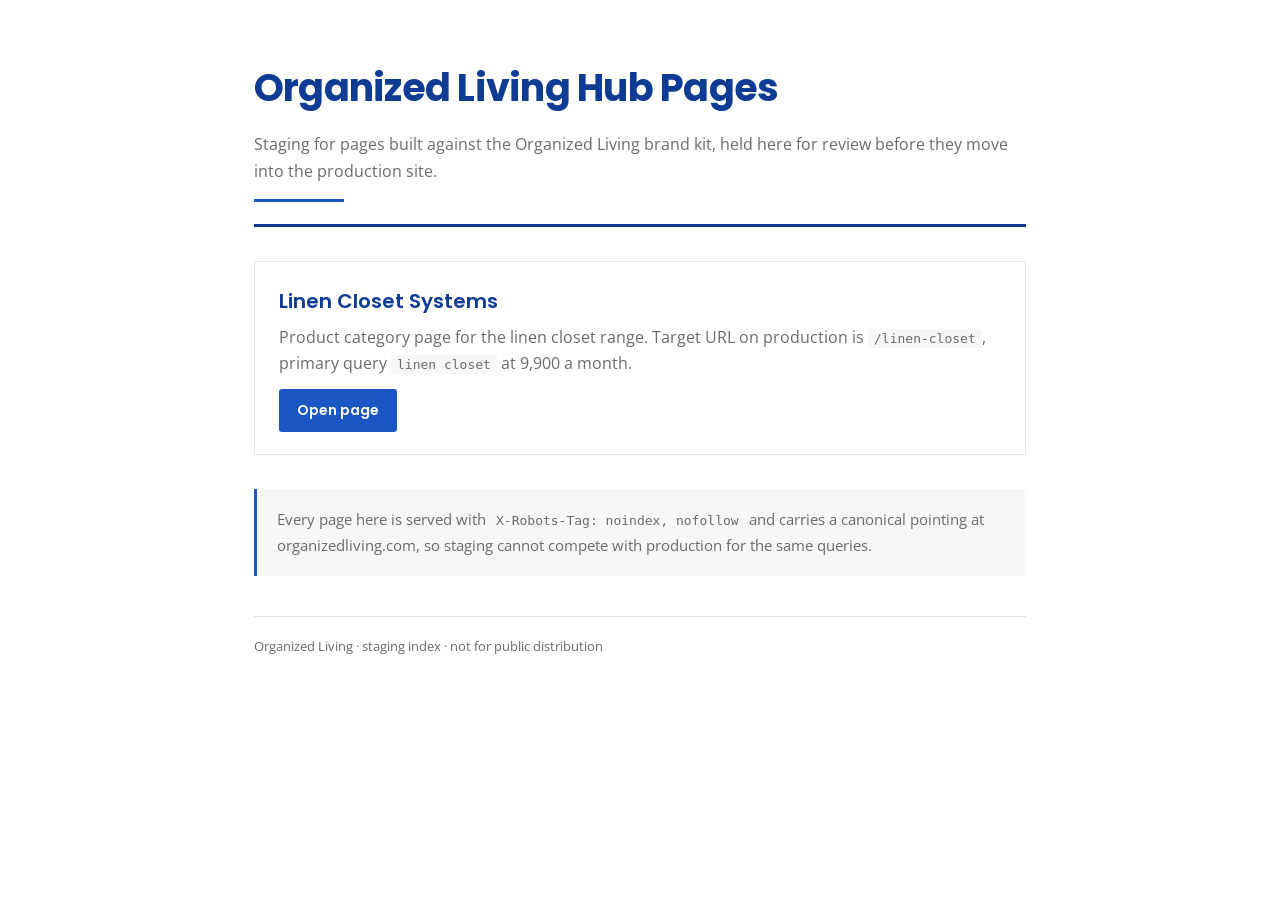
==== index.html @ 42b2af10 "Add linen closet systems page and Vercel static config Builds /linen-closet against the Organized Li" ====
<!DOCTYPE html>
<html lang="en">
<head>
<meta charset="utf-8" />
<meta name="viewport" content="width=device-width, initial-scale=1" />
<title>Organized Living Hub Pages</title>
<meta name="description" content="Staging index for Organized Living hub pages awaiting review." />
<meta name="robots" content="noindex, nofollow" />
<link rel="preconnect" href="https://fonts.googleapis.com" />
<link rel="preconnect" href="https://fonts.gstatic.com" crossorigin />
<link href="https://fonts.googleapis.com/css2?family=Poppins:wght@400;600;700&family=Open+Sans:wght@400;600&display=swap" rel="stylesheet" />
<style>
:root{--navy:#0E3B94;--blue:#1A56C4;--ink:#333;--muted:#6B6B6B;--line:#E5E5E5;--band:#F7F7F7;
--head:Poppins,system-ui,sans-serif;--body:'Open Sans',system-ui,sans-serif;--r:3px}
*{box-sizing:border-box}
body{margin:0;background:#fff;color:var(--ink);font-family:var(--body);font-size:17px;line-height:1.7}
a{color:var(--blue);text-decoration:none}
a:hover{color:var(--navy)}
.wrap{max-width:820px;margin:0 auto;padding-inline:24px;padding-block:0 72px}
header{border-bottom:3px solid var(--navy);padding-block:56px 22px;margin-bottom:34px}
h1{font-family:var(--head);font-weight:700;font-size:38px;letter-spacing:-.02em;margin:0 0 10px;color:var(--navy)}
.sub{margin:0;color:var(--muted);font-size:16px}
.rule{width:90px;height:3px;background:var(--blue);margin:14px 0 0}
ul.pages{list-style:none;margin:0;padding:0;display:flex;flex-direction:column;gap:2px}
ul.pages li{border:1px solid var(--line);padding:22px 24px;background:#fff}
ul.pages li+li{border-top:none}
ul.pages h2{font-family:var(--head);font-weight:600;font-size:20px;margin:0 0 6px;color:var(--navy)}
ul.pages p{margin:0 0 12px;font-size:15.5px;color:var(--muted)}
.slug{font-family:ui-monospace,Consolas,monospace;font-size:13px;color:var(--muted);background:var(--band);padding:2px 6px;border-radius:2px}
.go{display:inline-block;background:var(--blue);color:#fff;padding:10px 18px;border-radius:var(--r);font-family:var(--head);font-weight:600;font-size:14px}
.go:hover{background:var(--navy);color:#fff}
.note{margin-top:34px;padding:18px 20px;background:var(--band);border-left:3px solid var(--blue);font-size:15px;color:var(--muted)}
footer{margin-top:40px;padding-top:18px;border-top:1px solid var(--line);font-size:13px;color:var(--muted)}
</style>
</head>
<body>
<div class="wrap">
  <header>
    <h1>Organized Living Hub Pages</h1>
    <p class="sub">Staging for pages built against the Organized Living brand kit, held here for review before they move into the production site.</p>
    <div class="rule"></div>
  </header>

  <ul class="pages">
    <li>
      <h2>Linen Closet Systems</h2>
      <p>Product category page for the linen closet range. Target URL on production is <span class="slug">/linen-closet</span>, primary query <span class="slug">linen closet</span> at 9,900 a month.</p>
      <a class="go" href="/linen-closet">Open page</a>
    </li>
  </ul>

  <p class="note">Every page here is served with <span class="slug">X-Robots-Tag: noindex, nofollow</span> and carries a canonical pointing at organizedliving.com, so staging cannot compete with production for the same queries.</p>

  <footer>Organized Living &middot; staging index &middot; not for public distribution</footer>
</div>
</body>
</html>
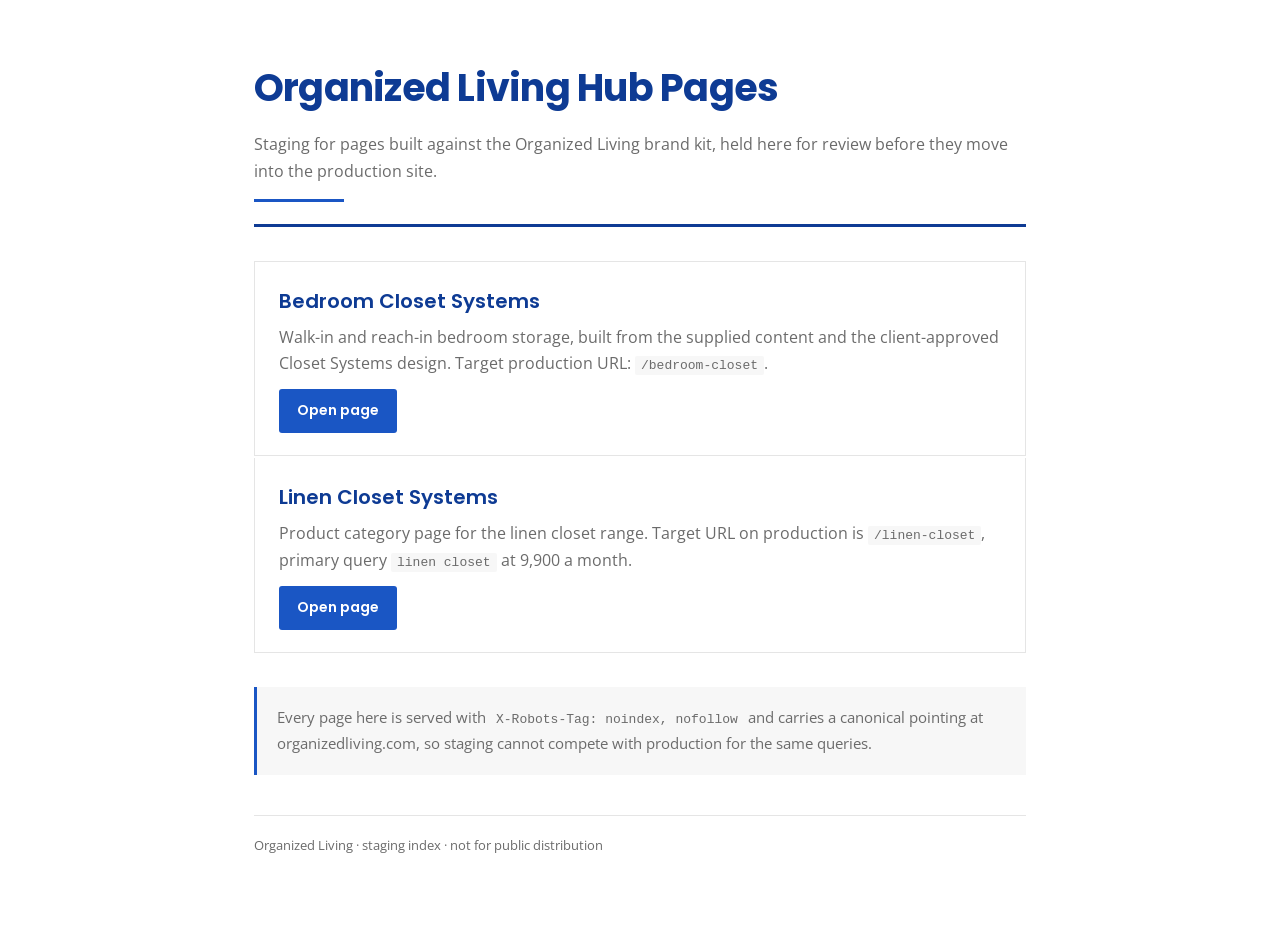
==== commit a5eefc66: "Build bedroom closet page using approved layout" ====
--- a/index.html
+++ b/index.html
@@ -43,6 +43,11 @@
 
   <ul class="pages">
     <li>
+      <h2>Bedroom Closet Systems</h2>
+      <p>Walk-in and reach-in bedroom storage, built from the supplied content and the client-approved Closet Systems design. Target production URL: <span class="slug">/bedroom-closet</span>.</p>
+      <a class="go" href="/bedroom-closet">Open page</a>
+    </li>
+    <li>
       <h2>Linen Closet Systems</h2>
       <p>Product category page for the linen closet range. Target URL on production is <span class="slug">/linen-closet</span>, primary query <span class="slug">linen closet</span> at 9,900 a month.</p>
       <a class="go" href="/linen-closet">Open page</a>
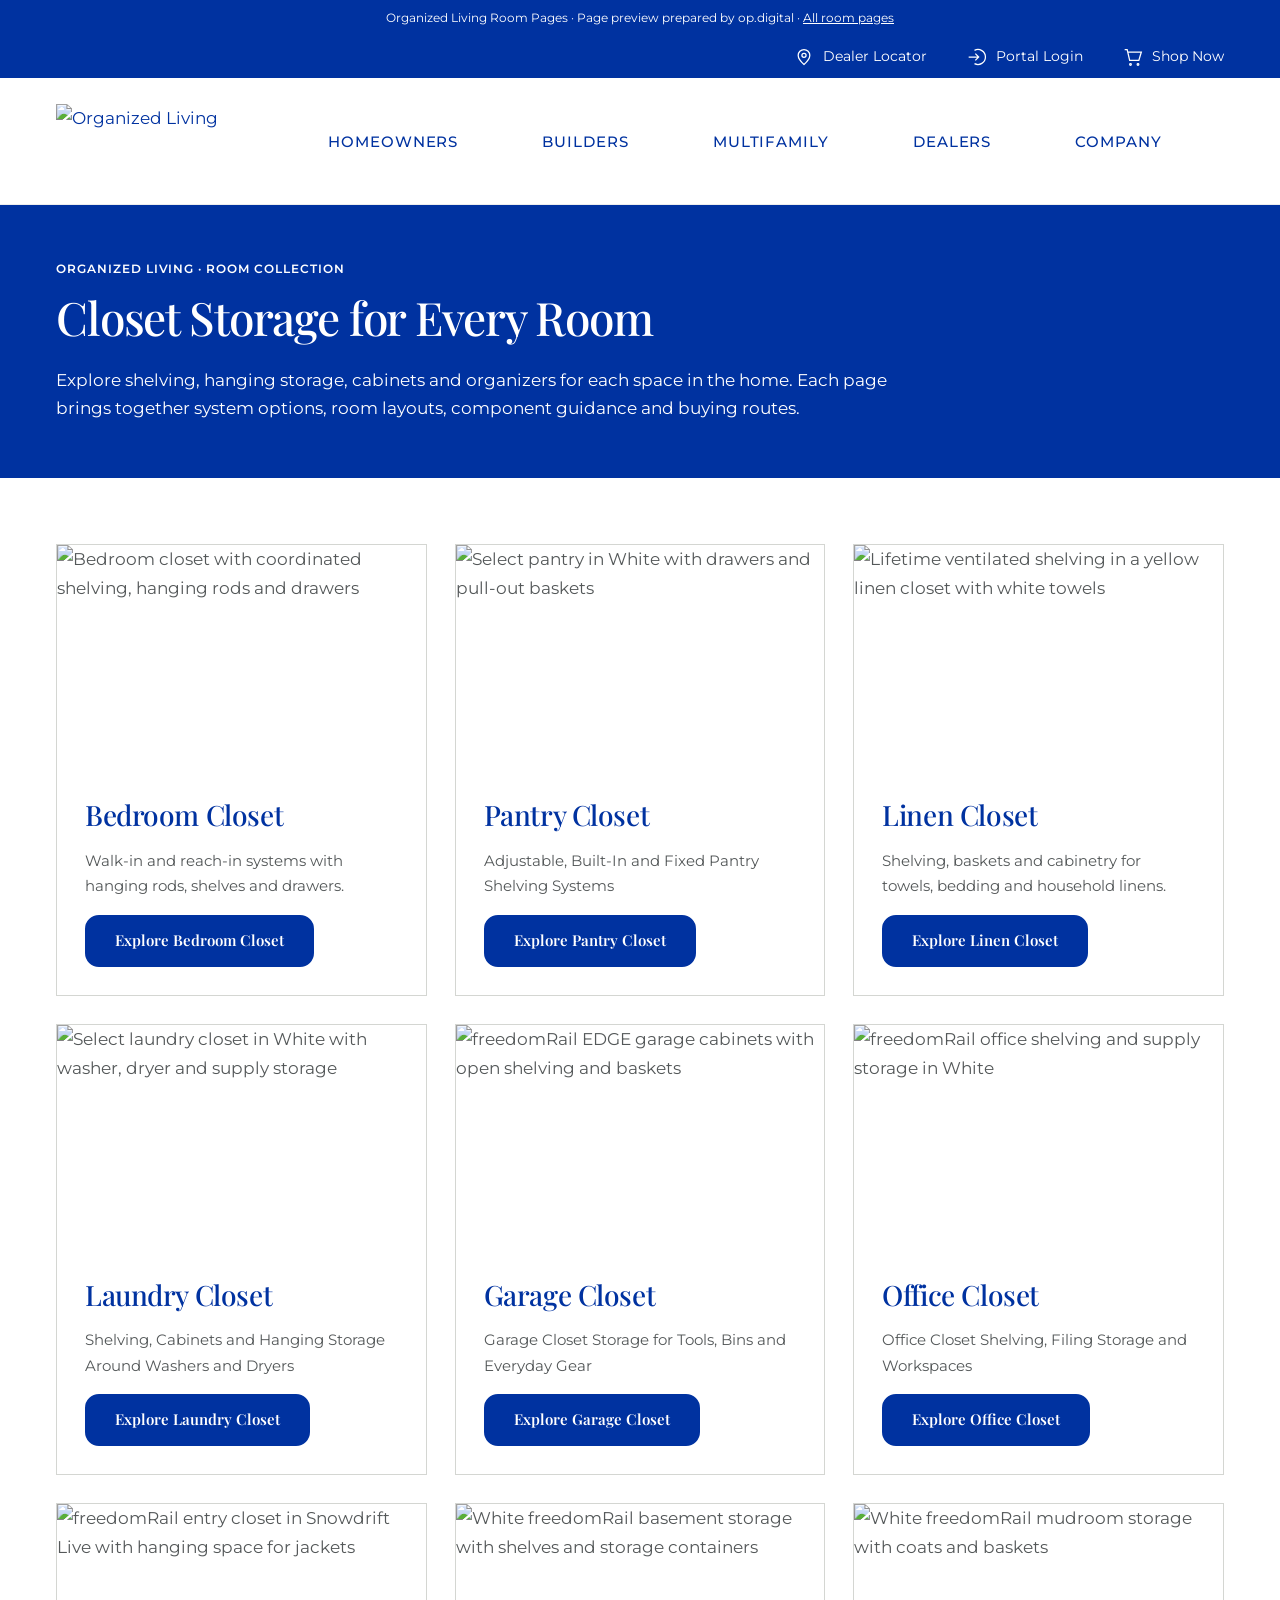
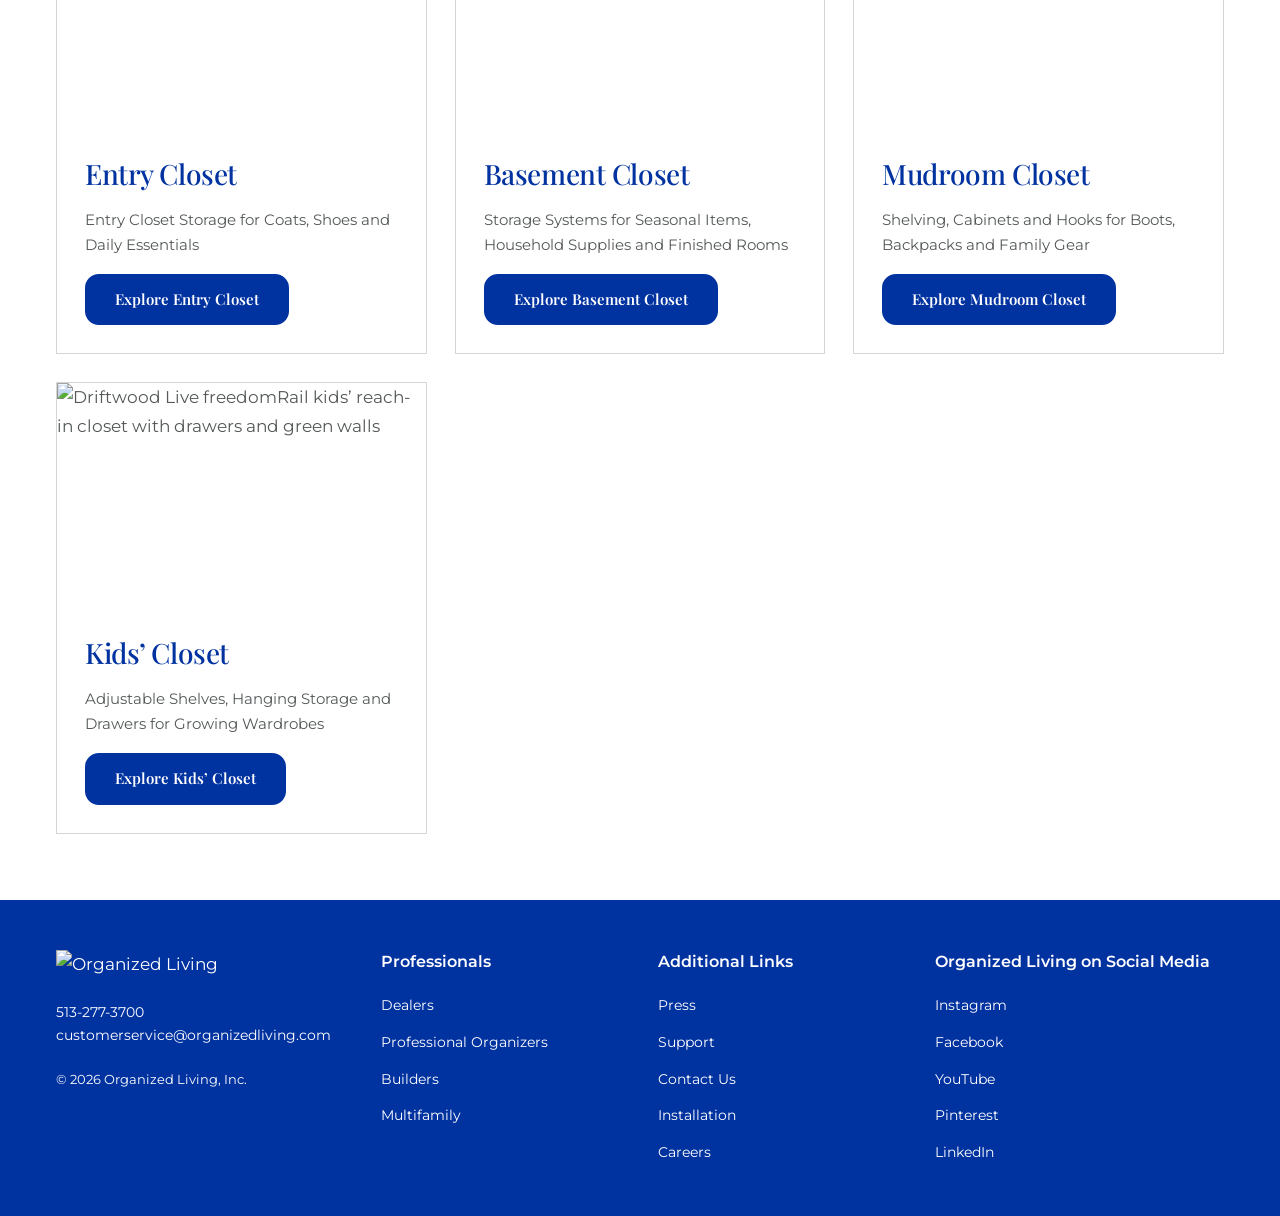
==== commit 6252bc6a: "Add eight room closet pages and review catalog" ====
--- a/index.html
+++ b/index.html
@@ -1,62 +1,22 @@
-<!DOCTYPE html>
-<html lang="en">
-<head>
-<meta charset="utf-8" />
-<meta name="viewport" content="width=device-width, initial-scale=1" />
-<title>Organized Living Hub Pages</title>
-<meta name="description" content="Staging index for Organized Living hub pages awaiting review." />
-<meta name="robots" content="noindex, nofollow" />
-<link rel="preconnect" href="https://fonts.googleapis.com" />
-<link rel="preconnect" href="https://fonts.gstatic.com" crossorigin />
-<link href="https://fonts.googleapis.com/css2?family=Poppins:wght@400;600;700&family=Open+Sans:wght@400;600&display=swap" rel="stylesheet" />
-<style>
-:root{--navy:#0E3B94;--blue:#1A56C4;--ink:#333;--muted:#6B6B6B;--line:#E5E5E5;--band:#F7F7F7;
---head:Poppins,system-ui,sans-serif;--body:'Open Sans',system-ui,sans-serif;--r:3px}
-*{box-sizing:border-box}
-body{margin:0;background:#fff;color:var(--ink);font-family:var(--body);font-size:17px;line-height:1.7}
-a{color:var(--blue);text-decoration:none}
-a:hover{color:var(--navy)}
-.wrap{max-width:820px;margin:0 auto;padding-inline:24px;padding-block:0 72px}
-header{border-bottom:3px solid var(--navy);padding-block:56px 22px;margin-bottom:34px}
-h1{font-family:var(--head);font-weight:700;font-size:38px;letter-spacing:-.02em;margin:0 0 10px;color:var(--navy)}
-.sub{margin:0;color:var(--muted);font-size:16px}
-.rule{width:90px;height:3px;background:var(--blue);margin:14px 0 0}
-ul.pages{list-style:none;margin:0;padding:0;display:flex;flex-direction:column;gap:2px}
-ul.pages li{border:1px solid var(--line);padding:22px 24px;background:#fff}
-ul.pages li+li{border-top:none}
-ul.pages h2{font-family:var(--head);font-weight:600;font-size:20px;margin:0 0 6px;color:var(--navy)}
-ul.pages p{margin:0 0 12px;font-size:15.5px;color:var(--muted)}
-.slug{font-family:ui-monospace,Consolas,monospace;font-size:13px;color:var(--muted);background:var(--band);padding:2px 6px;border-radius:2px}
-.go{display:inline-block;background:var(--blue);color:#fff;padding:10px 18px;border-radius:var(--r);font-family:var(--head);font-weight:600;font-size:14px}
-.go:hover{background:var(--navy);color:#fff}
-.note{margin-top:34px;padding:18px 20px;background:var(--band);border-left:3px solid var(--blue);font-size:15px;color:var(--muted)}
-footer{margin-top:40px;padding-top:18px;border-top:1px solid var(--line);font-size:13px;color:var(--muted)}
-</style>
-</head>
-<body>
-<div class="wrap">
-  <header>
-    <h1>Organized Living Hub Pages</h1>
-    <p class="sub">Staging for pages built against the Organized Living brand kit, held here for review before they move into the production site.</p>
-    <div class="rule"></div>
-  </header>
-
-  <ul class="pages">
-    <li>
-      <h2>Bedroom Closet Systems</h2>
-      <p>Walk-in and reach-in bedroom storage, built from the supplied content and the client-approved Closet Systems design. Target production URL: <span class="slug">/bedroom-closet</span>.</p>
-      <a class="go" href="/bedroom-closet">Open page</a>
-    </li>
-    <li>
-      <h2>Linen Closet Systems</h2>
-      <p>Product category page for the linen closet range. Target URL on production is <span class="slug">/linen-closet</span>, primary query <span class="slug">linen closet</span> at 9,900 a month.</p>
-      <a class="go" href="/linen-closet">Open page</a>
-    </li>
-  </ul>
-
-  <p class="note">Every page here is served with <span class="slug">X-Robots-Tag: noindex, nofollow</span> and carries a canonical pointing at organizedliving.com, so staging cannot compete with production for the same queries.</p>
-
-  <footer>Organized Living &middot; staging index &middot; not for public distribution</footer>
-</div>
-</body>
-</html>
+<!doctype html><html lang="en"><head><meta charset="utf-8"><meta name="viewport" content="width=device-width,initial-scale=1"><title>Closet Storage by Room | Organized Living</title><meta name="description" content="Explore Organized Living closet systems for bedrooms, pantries, laundry rooms, garages, offices, entries, basements, mudrooms and kids’ rooms."><meta name="robots" content="noindex, nofollow, noarchive"><link rel="canonical" href="https://organizedliving.com/"><link rel="icon" type="image/svg+xml" href="https://organizedliving.com/images/default-source/default-album/ol-logo-color19a1f3ca837a68319a33ff0000078d61-3-.svg?sfvrsn=3955c80b_3"><link rel="preconnect" href="https://fonts.googleapis.com"><link rel="preconnect" href="https://fonts.gstatic.com" crossorigin><link href="https://fonts.googleapis.com/css2?family=Playfair+Display:wght@400;500;600;700&amp;family=Montserrat:wght@400;500;600;700&amp;display=swap" rel="stylesheet"><link rel="stylesheet" href="/closet-pages.css"><script src="/bedroom-closet.js" defer></script></head><body class="catalog-page"><a class="skip-link" href="#main-content">Skip to content</a><div class="review-bar">Organized Living Room Pages · Page preview prepared by op.digital · <a class="" href="/">All room pages</a></div><div class="utility"><div class="inner">
+<a href="https://organizedliving.com/dealer-locator"><svg aria-hidden="true" viewbox="0 0 24 24"><path d="M19 10c0 5-7 11-7 11S5 15 5 10a7 7 0 1 1 14 0Z"></path><circle cx="12" cy="10" r="2.5"></circle></svg>Dealer Locator</a>
+<a href="https://ol.bid360app.com/"><svg aria-hidden="true" viewbox="0 0 24 24"><path d="M9 4a9 9 0 1 1 0 16M2 12h12m-4-4 4 4-4 4"></path></svg>Portal Login</a>
+<a href="https://shop.organizedliving.com/"><svg aria-hidden="true" viewbox="0 0 24 24"><path d="M2 3h3l3 13h11l3-10H6"></path><circle cx="9" cy="21" r="1"></circle><circle cx="18" cy="21" r="1"></circle></svg>Shop Now</a>
+</div></div><header class="site-header"><div class="header-inner"><a class="logo" href="https://organizedliving.com/home"><img alt="Organized Living" class="" decoding="async" fetchpriority="high" loading="eager" src="https://organizedliving.com/images/default-source/default-album/ol-logo-color19a1f3ca837a68319a33ff0000078d61-3-.svg?sfvrsn=3955c80b_3"/></a>
+<button aria-controls="site-navigation" aria-expanded="false" class="menu-toggle" type="button">Menu</button>
+<nav aria-label="Main navigation" class="site-nav" id="site-navigation">
+<a class="" href="https://organizedliving.com/homeowners">Homeowners</a>
+<a class="" href="https://organizedliving.com/builders">Builders</a>
+<a class="" href="https://organizedliving.com/multifamily">Multifamily</a>
+<a class="" href="https://organizedliving.com/dealers">Dealers</a>
+<a class="" href="https://organizedliving.com/company">Company</a>
+</nav></div></header><main id="main-content"><section class="catalog-hero"><div class="wrap"><div class="eyebrow">Organized Living · Room collection</div><h1>Closet Storage for Every Room</h1><p>Explore shelving, hanging storage, cabinets and organizers for each space in the home. Each page brings together system options, room layouts, component guidance and buying routes.</p></div></section><section><div class="wrap"><div class="catalog-grid"><article class="catalog-card"><img src="https://organizedliving.com/images/default-source/homeowners/rooms/bedroom-header.jpg?sfvrsn=2664da50_0" alt="Bedroom closet with coordinated shelving, hanging rods and drawers" class="" loading="lazy" decoding="async"><div class="card-body"><h2>Bedroom Closet</h2><p>Walk-in and reach-in systems with hanging rods, shelves and drawers.</p><a class="btn" href="/bedroom-closet">Explore Bedroom Closet</a></div></article><article class="catalog-card"><img src="https://organizedliving.com/images/default-source/products/select/select-gallery/select-white-pantry-16-.jpg?sfvrsn=350bdc95_8" alt="Select pantry in White with drawers and pull-out baskets" class="" loading="lazy" decoding="async"><div class="card-body"><h2>Pantry Closet</h2><p>Adjustable, Built-In and Fixed Pantry Shelving Systems</p><a class="btn" href="/pantry-closet">Explore Pantry Closet</a></div></article><article class="catalog-card"><img src="https://organizedliving.com/images/default-source/products/wire/lifetime-gallery/linenprop.jpg?sfvrsn=e59f81b7_9" alt="Lifetime ventilated shelving in a yellow linen closet with white towels" class="" loading="lazy" decoding="async"><div class="card-body"><h2>Linen Closet</h2><p>Shelving, baskets and cabinetry for towels, bedding and household linens.</p><a class="btn" href="/linen-closet">Explore Linen Closet</a></div></article><article class="catalog-card"><img src="https://organizedliving.com/images/default-source/homeowners/rooms/laundry/laundry-gallery/dsc_3959.jpg?sfvrsn=12120295_2" alt="Select laundry closet in White with washer, dryer and supply storage" class="" loading="lazy" decoding="async"><div class="card-body"><h2>Laundry Closet</h2><p>Shelving, Cabinets and Hanging Storage Around Washers and Dryers</p><a class="btn" href="/laundry-closet">Explore Laundry Closet</a></div></article><article class="catalog-card"><img src="https://organizedliving.com/images/default-source/products/freedomrail/freedomrail-edge/fr---edge---final-review-versions-06.jpg?sfvrsn=bd73d489_1&amp;MaxWidth=1920&amp;MaxHeight=1080&amp;ScaleUp=false&amp;Quality=High&amp;Method=ResizeFitToAreaArguments&amp;Signature=BB860E5033A29ED67F5CC3450F372BC52A050722" alt="freedomRail EDGE garage cabinets with open shelving and baskets" class="" loading="lazy" decoding="async"><div class="card-body"><h2>Garage Closet</h2><p>Garage Closet Storage for Tools, Bins and Everyday Gear</p><a class="btn" href="/garage-closet">Explore Garage Closet</a></div></article><article class="catalog-card"><img src="https://organizedliving.com/images/default-source/products/freedomrail/freedomrail-gallery/freedomrail-image-gallery17.jpg?sfvrsn=a62c0bb0_5" alt="freedomRail office shelving and supply storage in White" class="" loading="lazy" decoding="async"><div class="card-body"><h2>Office Closet</h2><p>Office Closet Shelving, Filing Storage and Workspaces</p><a class="btn" href="/office-closet">Explore Office Closet</a></div></article><article class="catalog-card"><img src="https://organizedliving.com/images/default-source/homeowners/rooms/entry/entry-gallery/_dsc1172.jpg?sfvrsn=81b30832_3" alt="freedomRail entry closet in Snowdrift Live with hanging space for jackets" class="" loading="lazy" decoding="async"><div class="card-body"><h2>Entry Closet</h2><p>Entry Closet Storage for Coats, Shoes and Daily Essentials</p><a class="btn" href="/entry-closet">Explore Entry Closet</a></div></article><article class="catalog-card"><img src="https://organizedliving.com/images/default-source/products/freedomrail/freedomrail-gallery/freedomrail-image-gallery4.jpg?sfvrsn=e35321ac_5" alt="White freedomRail basement storage with shelves and storage containers" class="" loading="lazy" decoding="async"><div class="card-body"><h2>Basement Closet</h2><p>Storage Systems for Seasonal Items, Household Supplies and Finished Rooms</p><a class="btn" href="/basement-closet">Explore Basement Closet</a></div></article><article class="catalog-card"><img src="https://organizedliving.com/images/default-source/homeowners/rooms/entry/entry-gallery/freedomrail-white-mudroom.jpg?sfvrsn=773ad2e5_3" alt="White freedomRail mudroom storage with coats and baskets" class="" loading="lazy" decoding="async"><div class="card-body"><h2>Mudroom Closet</h2><p>Shelving, Cabinets and Hooks for Boots, Backpacks and Family Gear</p><a class="btn" href="/mudroom-closet">Explore Mudroom Closet</a></div></article><article class="catalog-card"><img src="https://organizedliving.com/images/default-source/homeowners/rooms/kids/kids-gallery/_dsc5612.jpg?sfvrsn=1ea9c62c_2" alt="Driftwood Live freedomRail kids’ reach-in closet with drawers and green walls" class="" loading="lazy" decoding="async"><div class="card-body"><h2>Kids’ Closet</h2><p>Adjustable Shelves, Hanging Storage and Drawers for Growing Wardrobes</p><a class="btn" href="/kids-closet">Explore Kids’ Closet</a></div></article></div></div></section></main><footer class="site-footer"><div class="footer-grid"><div><img alt="Organized Living" class="footer-logo" decoding="async" loading="lazy" src="https://organizedliving.com/images/default-source/default-album/ol-logo-stacked_white9775a561-d239-4ce1-a119-38510a28db54.svg?sfvrsn=f1f6a31b_3"/><p><a class="" href="tel:+15132773700">513-277-3700</a><br/><a class="" href="mailto:customerservice@organizedliving.com">customerservice@organizedliving.com</a></p><p class="copyright">© 2026 Organized Living, Inc.</p></div>
+<div><h2>Professionals</h2><ul><li><a class="" href="https://organizedliving.com/dealers">Dealers</a></li><li><a class="" href="https://organizedliving.com/professional-organizers">Professional Organizers</a></li><li><a class="" href="https://organizedliving.com/builders">Builders</a></li><li><a class="" href="https://organizedliving.com/multifamily">Multifamily</a></li></ul></div>
+<div><h2>Additional Links</h2><ul><li><a class="" href="https://organizedliving.com/press">Press</a></li><li><a class="" href="https://organizedliving.com/support">Support</a></li><li><a class="" href="https://organizedliving.com/contact-us">Contact Us</a></li><li><a class="" href="https://organizedliving.com/installation">Installation</a></li><li><a class="" href="https://organizedliving.com/company/careers">Careers</a></li></ul></div>
+<div><h2>Organized Living on Social Media</h2><ul>
+<li><a class="" href="https://instagram.com/_organized_living">Instagram</a></li>
+<li><a class="" href="https://facebook.com/organizedliving">Facebook</a></li>
+<li><a class="" href="https://youtube.com/user/organizedliving">YouTube</a></li>
+<li><a class="" href="https://pinterest.com/organizedliving">Pinterest</a></li>
+<li><a class="" href="https://linkedin.com/company/organized-living/">LinkedIn</a></li>
+</ul></div></div></footer></body></html>
--- a/closet-pages.css
+++ b/closet-pages.css
@@ -0,0 +1,7 @@
+/* Room pages extend the approved Bedroom Closet design contract. */
+@import url('/bedroom-closet.css');
+.multi-family-tabs{display:grid;grid-template-columns:repeat(auto-fit,minmax(200px,1fr))}
+.room-page .system-copy{gap:18px}.room-page .system-copy h4{font-size:34px}.room-page .system-copy .content-flow{font-size:16px}.room-page .system-photo{min-height:520px}.room-page .system-copy ul{margin:0;padding-left:21px}.room-page .system-rail .rail-note p{font-size:13px;line-height:1.75}.room-page .system-rail .rail-note:empty{display:none}.room-page .section-head p+p{margin-top:0}.room-page .hero .intro p+p{margin-top:15px}.room-page .hero .intro p{font-size:16px}.room-page .hero .intro a{color:var(--white);text-decoration:underline;text-underline-offset:3px}.room-page .hero .intro{max-width:78ch}.room-page .subtitle{max-width:54ch}.content-flow p{margin:0 0 16px}.content-flow p:last-child{margin-bottom:0}.content-flow ul,.content-flow ol{margin-block:10px 22px}.content-flow a:not(.btn){text-decoration:underline;text-underline-offset:3px}.content-flow table{margin-block:20px}.content-flow h4{margin:22px 0 14px}.room-page .feature h4{font-size:21px;margin-top:21px}.room-page .feature .content-flow{font-size:15px}.room-page .feature p{line-height:1.8}.room-page .feature-grid{grid-template-columns:repeat(auto-fit,minmax(245px,1fr))}.room-page .feature-grid:has(>article:only-child){grid-template-columns:1fr}.room-page .feature-grid:has(>article:only-child) .content-flow{max-width:88ch}.room-page .layout-panel .content-flow{font-size:16px}.room-page .layout-panel h3{margin-bottom:17px}.room-page .layout-figure .closet-diagram span{overflow-wrap:anywhere}.room-page .layout-panel .table-scroll{grid-column:1/-1}.room-page .spec{min-width:520px}.planning-copy{max-width:90ch;margin:0 auto 24px}.room-page .table-scroll{margin-block:24px;border:1px solid var(--border);max-width:100%}.room-page .table-scroll table{margin:0}.room-page .resource-panel>h3{font-size:29px}.room-page .faq-group summary h4{font:600 17px/1.5 var(--body);margin:0}.room-page .faq-group .answer p{font-size:16px}.room-page .resource-panel .faq-group{border:0;padding:0}.room-page .shop-card li{font-size:15px}.room-page .shop-card h3{font-size:22px;line-height:1.4}.room-page .shop-card h3 a{color:var(--brand)}.room-page .doc-card h3{font-size:18px}.room-page .doc-card .kind{font-size:12px;letter-spacing:.08em;text-transform:uppercase}.room-page .doc-card .content-flow{font-size:14px;color:var(--ink)}.documents-intro{max-width:90ch;margin:0 auto 28px}.room-page .section-addendum{margin-top:30px}.room-page .split-copy>.content-flow{font-size:16px}.room-page .split-copy .content-flow ul{padding-left:20px}.room-page .buy-extra{margin-top:28px;padding:28px;border:1px solid var(--border)}.room-page .buy-extra h3{margin-bottom:18px}.room-page .benefits>article:only-child{grid-column:1/-1;max-width:88ch}.room-page .process-copy{max-width:100ch;margin:auto}.room-page .process-copy .content-flow{font-size:16px}.room-page .room-intro-grid .photo-card .card-body{padding:28px}.room-page .room-intro-grid h3{font-size:27px}.room-page .finish-single{display:grid;grid-template-columns:1.25fr 1fr;align-items:center;gap:36px}.room-page .finish-single img{width:100%;height:280px;object-fit:cover}.room-page .finish-single p{font-size:16px}.related-rooms{display:grid;grid-template-columns:repeat(3,minmax(0,1fr));gap:22px}.related-room{border:1px solid var(--border);display:flex;flex-direction:column;background:var(--white)}.related-room img{height:190px;width:100%;object-fit:cover}.related-room .related-copy{padding:24px;display:flex;flex-direction:column;gap:15px}.related-room h3{font-size:25px}.related-room .text-link{font-size:14px}.catalog-hero{padding:55px var(--pad);background:var(--brand);color:var(--white)}.catalog-hero h1{color:var(--white);font-size:46px;margin:12px 0 20px}.catalog-hero p{max-width:78ch}.catalog-grid{display:grid;grid-template-columns:repeat(3,minmax(0,1fr));gap:28px}.catalog-card{border:1px solid var(--border);display:flex;flex-direction:column;background:var(--white)}.catalog-card>img{width:100%;height:225px;object-fit:cover}.catalog-card .card-body{padding:28px;display:flex;flex-direction:column;gap:16px;flex:1}.catalog-card h2{font-size:28px}.catalog-card p{font-size:15px}.catalog-card .btn{margin-top:auto;align-self:flex-start}.catalog-page .wrap{max-width:1240px}.catalog-note{margin:0 auto 30px;font-size:14px;color:var(--ink)}.room-page .body-links{display:flex;justify-content:center;gap:24px;flex-wrap:wrap;margin-top:25px}.room-page .body-links a{font-size:14px}.room-page .article-card{border:1px solid var(--border);padding:25px}.room-page .article-card h4{font-size:22px;margin-bottom:15px}.room-page .article-card .text-link{font-size:14px}.room-page .article-card p{font-size:15px}.room-page .card-body .content-flow{font-size:16px}.room-page .card-body .content-flow p:last-child{margin-bottom:0}
+@media(max-width:1120px){.catalog-grid{grid-template-columns:repeat(2,minmax(0,1fr))}.related-rooms{grid-template-columns:repeat(3,minmax(0,1fr))}.related-room img{height:155px}.related-room .related-copy{padding:20px}.related-room h3{font-size:22px}.room-page .system-copy h4{font-size:31px}}
+@media(max-width:900px){.multi-family-tabs{grid-template-columns:repeat(auto-fit,minmax(190px,1fr))}.room-page .system-photo{height:270px;min-height:0}.room-page .finish-single{grid-template-columns:1fr}.room-page .finish-single img{height:260px}.room-page .hero .intro{max-width:78ch}}
+@media(max-width:640px){.multi-family-tabs{display:flex;flex-direction:column}.room-page .system-photo{height:235px}.room-page .system-copy h4{font-size:30px}.room-page .hero .intro p{font-size:15px}.room-page .hero .intro p+p{margin-top:12px}.room-page .hero h1{font-size:40px}.room-page .category-tab strong{font-size:13px;line-height:1.5;max-width:72%}.room-page .category-tab span{max-width:28%;font-size:10px}.room-page .feature-grid{grid-template-columns:1fr}.room-page .resource-panel>h3{font-size:25px}.room-page .faq-group summary h4{font-size:14px}.room-page .faq-group .answer p{font-size:14px}.room-page .layout-panel{gap:25px}.room-page .layout-figure .closet-diagram span{font-size:11px}.room-page .buy-extra{padding:24px}.room-page .buy-extra h3{font-size:25px}.related-rooms,.catalog-grid{grid-template-columns:1fr}.related-room{display:grid;grid-template-columns:110px minmax(0,1fr)}.related-room img{height:100%;min-height:145px}.related-room .related-copy{padding:20px}.related-room h3{font-size:22px}.catalog-hero h1{font-size:36px}.catalog-hero{padding-block:36px}.catalog-card>img{height:240px}.catalog-card .card-body{padding:25px}.catalog-card h2{font-size:27px}.room-page .table-scroll{margin-block:20px}.room-page .body-links{gap:16px}.room-page .body-links a{font-size:13px}}
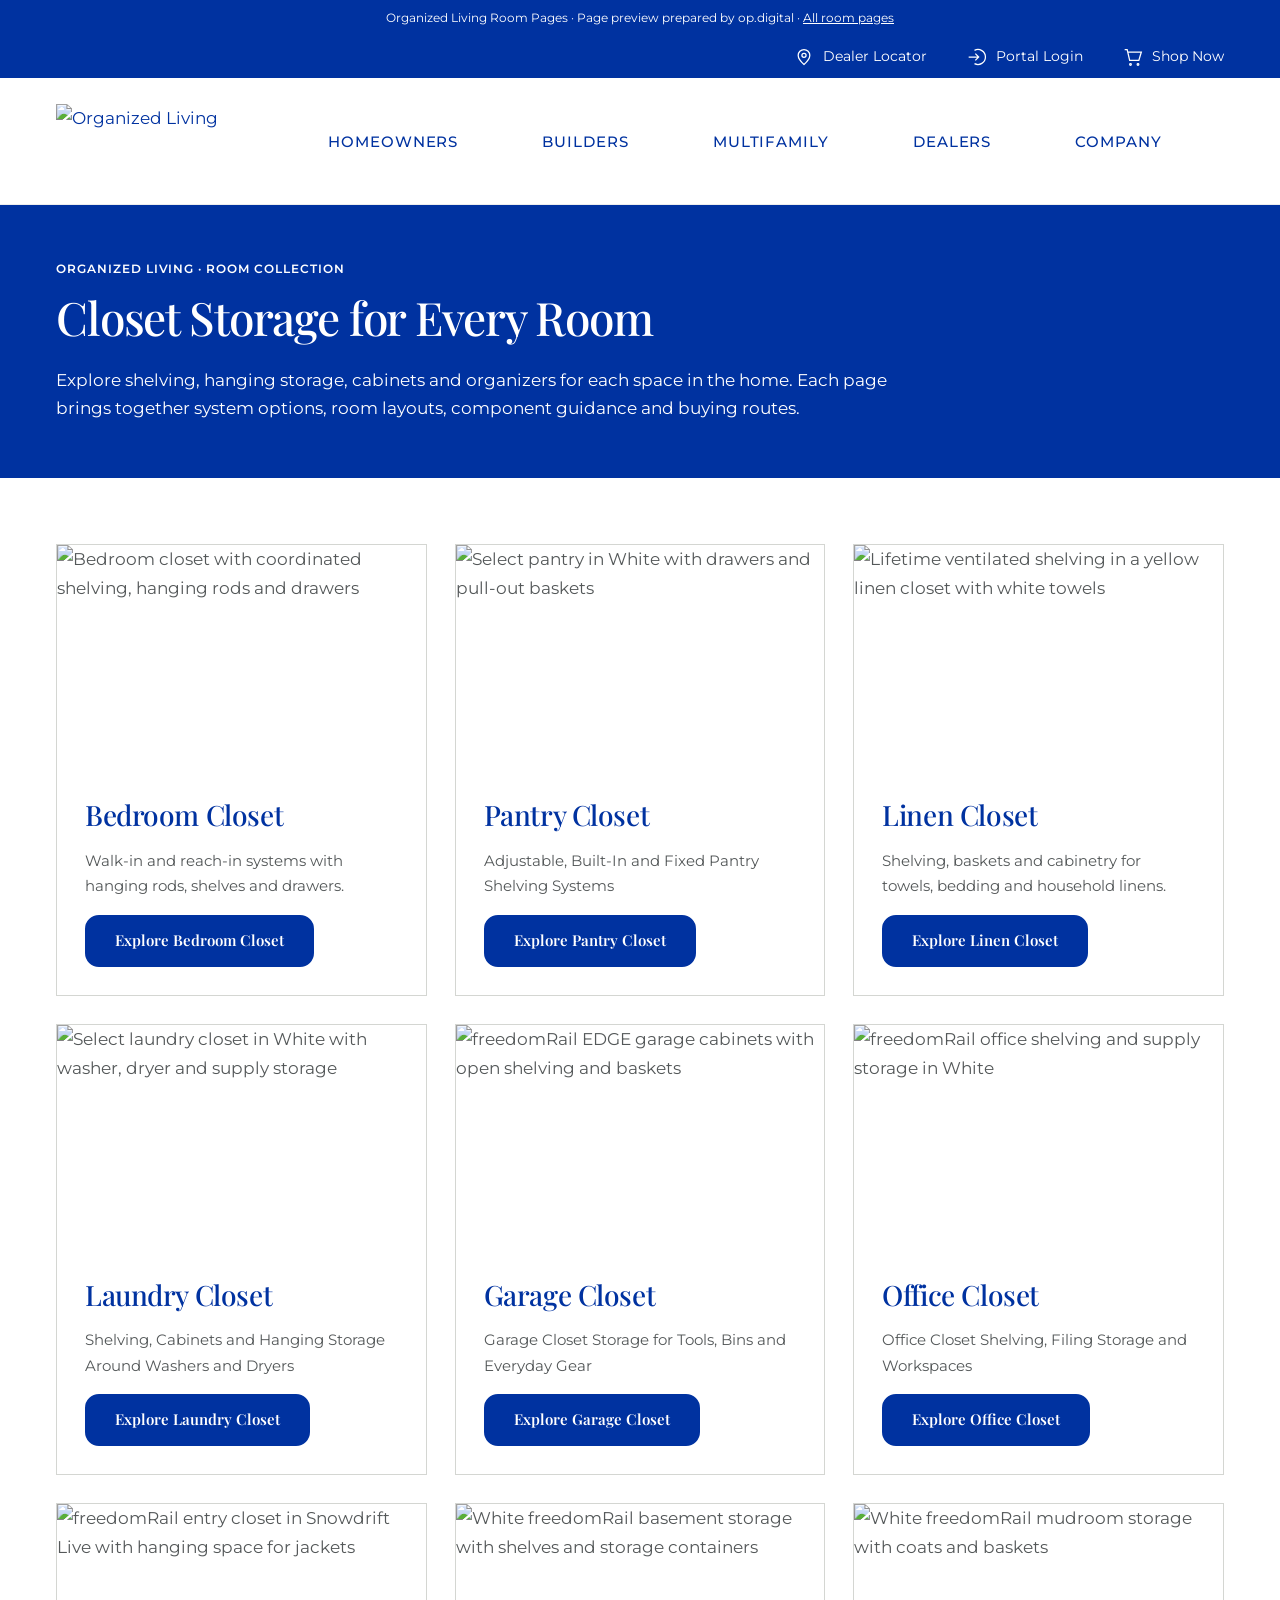
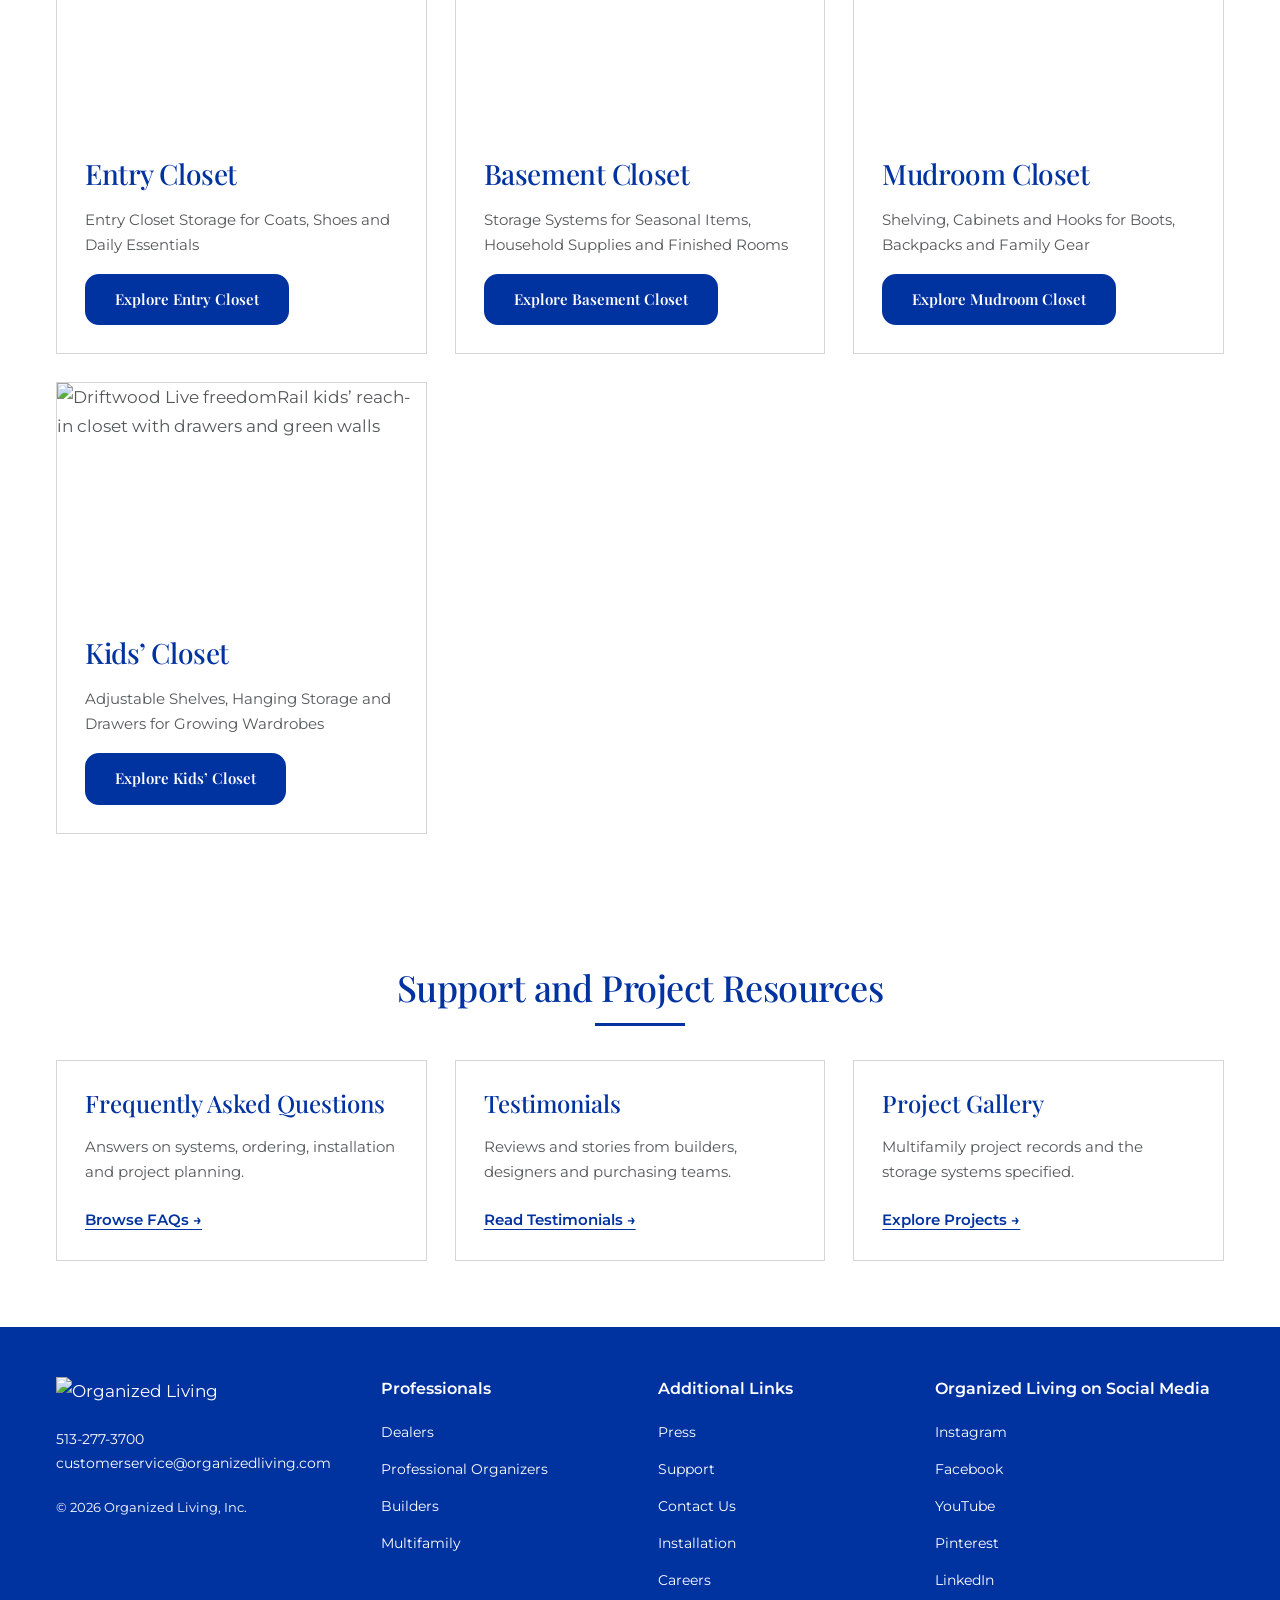
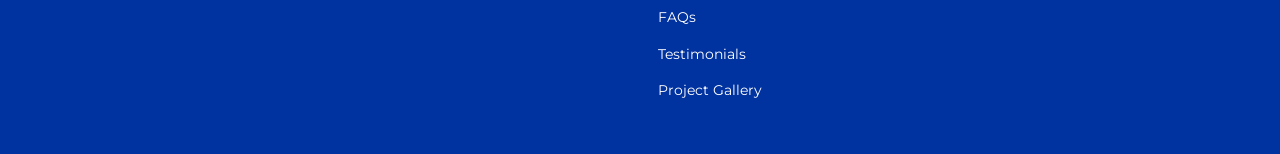
==== commit 9ee6e621: "Add branded FAQ testimonials and project gallery pages" ====
--- a/index.html
+++ b/index.html
@@ -10,9 +10,9 @@
 <a class="" href="https://organizedliving.com/multifamily">Multifamily</a>
 <a class="" href="https://organizedliving.com/dealers">Dealers</a>
 <a class="" href="https://organizedliving.com/company">Company</a>
-</nav></div></header><main id="main-content"><section class="catalog-hero"><div class="wrap"><div class="eyebrow">Organized Living · Room collection</div><h1>Closet Storage for Every Room</h1><p>Explore shelving, hanging storage, cabinets and organizers for each space in the home. Each page brings together system options, room layouts, component guidance and buying routes.</p></div></section><section><div class="wrap"><div class="catalog-grid"><article class="catalog-card"><img src="https://organizedliving.com/images/default-source/homeowners/rooms/bedroom-header.jpg?sfvrsn=2664da50_0" alt="Bedroom closet with coordinated shelving, hanging rods and drawers" class="" loading="lazy" decoding="async"><div class="card-body"><h2>Bedroom Closet</h2><p>Walk-in and reach-in systems with hanging rods, shelves and drawers.</p><a class="btn" href="/bedroom-closet">Explore Bedroom Closet</a></div></article><article class="catalog-card"><img src="https://organizedliving.com/images/default-source/products/select/select-gallery/select-white-pantry-16-.jpg?sfvrsn=350bdc95_8" alt="Select pantry in White with drawers and pull-out baskets" class="" loading="lazy" decoding="async"><div class="card-body"><h2>Pantry Closet</h2><p>Adjustable, Built-In and Fixed Pantry Shelving Systems</p><a class="btn" href="/pantry-closet">Explore Pantry Closet</a></div></article><article class="catalog-card"><img src="https://organizedliving.com/images/default-source/products/wire/lifetime-gallery/linenprop.jpg?sfvrsn=e59f81b7_9" alt="Lifetime ventilated shelving in a yellow linen closet with white towels" class="" loading="lazy" decoding="async"><div class="card-body"><h2>Linen Closet</h2><p>Shelving, baskets and cabinetry for towels, bedding and household linens.</p><a class="btn" href="/linen-closet">Explore Linen Closet</a></div></article><article class="catalog-card"><img src="https://organizedliving.com/images/default-source/homeowners/rooms/laundry/laundry-gallery/dsc_3959.jpg?sfvrsn=12120295_2" alt="Select laundry closet in White with washer, dryer and supply storage" class="" loading="lazy" decoding="async"><div class="card-body"><h2>Laundry Closet</h2><p>Shelving, Cabinets and Hanging Storage Around Washers and Dryers</p><a class="btn" href="/laundry-closet">Explore Laundry Closet</a></div></article><article class="catalog-card"><img src="https://organizedliving.com/images/default-source/products/freedomrail/freedomrail-edge/fr---edge---final-review-versions-06.jpg?sfvrsn=bd73d489_1&amp;MaxWidth=1920&amp;MaxHeight=1080&amp;ScaleUp=false&amp;Quality=High&amp;Method=ResizeFitToAreaArguments&amp;Signature=BB860E5033A29ED67F5CC3450F372BC52A050722" alt="freedomRail EDGE garage cabinets with open shelving and baskets" class="" loading="lazy" decoding="async"><div class="card-body"><h2>Garage Closet</h2><p>Garage Closet Storage for Tools, Bins and Everyday Gear</p><a class="btn" href="/garage-closet">Explore Garage Closet</a></div></article><article class="catalog-card"><img src="https://organizedliving.com/images/default-source/products/freedomrail/freedomrail-gallery/freedomrail-image-gallery17.jpg?sfvrsn=a62c0bb0_5" alt="freedomRail office shelving and supply storage in White" class="" loading="lazy" decoding="async"><div class="card-body"><h2>Office Closet</h2><p>Office Closet Shelving, Filing Storage and Workspaces</p><a class="btn" href="/office-closet">Explore Office Closet</a></div></article><article class="catalog-card"><img src="https://organizedliving.com/images/default-source/homeowners/rooms/entry/entry-gallery/_dsc1172.jpg?sfvrsn=81b30832_3" alt="freedomRail entry closet in Snowdrift Live with hanging space for jackets" class="" loading="lazy" decoding="async"><div class="card-body"><h2>Entry Closet</h2><p>Entry Closet Storage for Coats, Shoes and Daily Essentials</p><a class="btn" href="/entry-closet">Explore Entry Closet</a></div></article><article class="catalog-card"><img src="https://organizedliving.com/images/default-source/products/freedomrail/freedomrail-gallery/freedomrail-image-gallery4.jpg?sfvrsn=e35321ac_5" alt="White freedomRail basement storage with shelves and storage containers" class="" loading="lazy" decoding="async"><div class="card-body"><h2>Basement Closet</h2><p>Storage Systems for Seasonal Items, Household Supplies and Finished Rooms</p><a class="btn" href="/basement-closet">Explore Basement Closet</a></div></article><article class="catalog-card"><img src="https://organizedliving.com/images/default-source/homeowners/rooms/entry/entry-gallery/freedomrail-white-mudroom.jpg?sfvrsn=773ad2e5_3" alt="White freedomRail mudroom storage with coats and baskets" class="" loading="lazy" decoding="async"><div class="card-body"><h2>Mudroom Closet</h2><p>Shelving, Cabinets and Hooks for Boots, Backpacks and Family Gear</p><a class="btn" href="/mudroom-closet">Explore Mudroom Closet</a></div></article><article class="catalog-card"><img src="https://organizedliving.com/images/default-source/homeowners/rooms/kids/kids-gallery/_dsc5612.jpg?sfvrsn=1ea9c62c_2" alt="Driftwood Live freedomRail kids’ reach-in closet with drawers and green walls" class="" loading="lazy" decoding="async"><div class="card-body"><h2>Kids’ Closet</h2><p>Adjustable Shelves, Hanging Storage and Drawers for Growing Wardrobes</p><a class="btn" href="/kids-closet">Explore Kids’ Closet</a></div></article></div></div></section></main><footer class="site-footer"><div class="footer-grid"><div><img alt="Organized Living" class="footer-logo" decoding="async" loading="lazy" src="https://organizedliving.com/images/default-source/default-album/ol-logo-stacked_white9775a561-d239-4ce1-a119-38510a28db54.svg?sfvrsn=f1f6a31b_3"/><p><a class="" href="tel:+15132773700">513-277-3700</a><br/><a class="" href="mailto:customerservice@organizedliving.com">customerservice@organizedliving.com</a></p><p class="copyright">© 2026 Organized Living, Inc.</p></div>
+</nav></div></header><main id="main-content"><section class="catalog-hero"><div class="wrap"><div class="eyebrow">Organized Living · Room collection</div><h1>Closet Storage for Every Room</h1><p>Explore shelving, hanging storage, cabinets and organizers for each space in the home. Each page brings together system options, room layouts, component guidance and buying routes.</p></div></section><section><div class="wrap"><div class="catalog-grid"><article class="catalog-card"><img src="https://organizedliving.com/images/default-source/homeowners/rooms/bedroom-header.jpg?sfvrsn=2664da50_0" alt="Bedroom closet with coordinated shelving, hanging rods and drawers" class="" loading="lazy" decoding="async"><div class="card-body"><h2>Bedroom Closet</h2><p>Walk-in and reach-in systems with hanging rods, shelves and drawers.</p><a class="btn" href="/bedroom-closet">Explore Bedroom Closet</a></div></article><article class="catalog-card"><img src="https://organizedliving.com/images/default-source/products/select/select-gallery/select-white-pantry-16-.jpg?sfvrsn=350bdc95_8" alt="Select pantry in White with drawers and pull-out baskets" class="" loading="lazy" decoding="async"><div class="card-body"><h2>Pantry Closet</h2><p>Adjustable, Built-In and Fixed Pantry Shelving Systems</p><a class="btn" href="/pantry-closet">Explore Pantry Closet</a></div></article><article class="catalog-card"><img src="https://organizedliving.com/images/default-source/products/wire/lifetime-gallery/linenprop.jpg?sfvrsn=e59f81b7_9" alt="Lifetime ventilated shelving in a yellow linen closet with white towels" class="" loading="lazy" decoding="async"><div class="card-body"><h2>Linen Closet</h2><p>Shelving, baskets and cabinetry for towels, bedding and household linens.</p><a class="btn" href="/linen-closet">Explore Linen Closet</a></div></article><article class="catalog-card"><img src="https://organizedliving.com/images/default-source/homeowners/rooms/laundry/laundry-gallery/dsc_3959.jpg?sfvrsn=12120295_2" alt="Select laundry closet in White with washer, dryer and supply storage" class="" loading="lazy" decoding="async"><div class="card-body"><h2>Laundry Closet</h2><p>Shelving, Cabinets and Hanging Storage Around Washers and Dryers</p><a class="btn" href="/laundry-closet">Explore Laundry Closet</a></div></article><article class="catalog-card"><img src="https://organizedliving.com/images/default-source/products/freedomrail/freedomrail-edge/fr---edge---final-review-versions-06.jpg?sfvrsn=bd73d489_1&amp;MaxWidth=1920&amp;MaxHeight=1080&amp;ScaleUp=false&amp;Quality=High&amp;Method=ResizeFitToAreaArguments&amp;Signature=BB860E5033A29ED67F5CC3450F372BC52A050722" alt="freedomRail EDGE garage cabinets with open shelving and baskets" class="" loading="lazy" decoding="async"><div class="card-body"><h2>Garage Closet</h2><p>Garage Closet Storage for Tools, Bins and Everyday Gear</p><a class="btn" href="/garage-closet">Explore Garage Closet</a></div></article><article class="catalog-card"><img src="https://organizedliving.com/images/default-source/products/freedomrail/freedomrail-gallery/freedomrail-image-gallery17.jpg?sfvrsn=a62c0bb0_5" alt="freedomRail office shelving and supply storage in White" class="" loading="lazy" decoding="async"><div class="card-body"><h2>Office Closet</h2><p>Office Closet Shelving, Filing Storage and Workspaces</p><a class="btn" href="/office-closet">Explore Office Closet</a></div></article><article class="catalog-card"><img src="https://organizedliving.com/images/default-source/homeowners/rooms/entry/entry-gallery/_dsc1172.jpg?sfvrsn=81b30832_3" alt="freedomRail entry closet in Snowdrift Live with hanging space for jackets" class="" loading="lazy" decoding="async"><div class="card-body"><h2>Entry Closet</h2><p>Entry Closet Storage for Coats, Shoes and Daily Essentials</p><a class="btn" href="/entry-closet">Explore Entry Closet</a></div></article><article class="catalog-card"><img src="https://organizedliving.com/images/default-source/products/freedomrail/freedomrail-gallery/freedomrail-image-gallery4.jpg?sfvrsn=e35321ac_5" alt="White freedomRail basement storage with shelves and storage containers" class="" loading="lazy" decoding="async"><div class="card-body"><h2>Basement Closet</h2><p>Storage Systems for Seasonal Items, Household Supplies and Finished Rooms</p><a class="btn" href="/basement-closet">Explore Basement Closet</a></div></article><article class="catalog-card"><img src="https://organizedliving.com/images/default-source/homeowners/rooms/entry/entry-gallery/freedomrail-white-mudroom.jpg?sfvrsn=773ad2e5_3" alt="White freedomRail mudroom storage with coats and baskets" class="" loading="lazy" decoding="async"><div class="card-body"><h2>Mudroom Closet</h2><p>Shelving, Cabinets and Hooks for Boots, Backpacks and Family Gear</p><a class="btn" href="/mudroom-closet">Explore Mudroom Closet</a></div></article><article class="catalog-card"><img src="https://organizedliving.com/images/default-source/homeowners/rooms/kids/kids-gallery/_dsc5612.jpg?sfvrsn=1ea9c62c_2" alt="Driftwood Live freedomRail kids’ reach-in closet with drawers and green walls" class="" loading="lazy" decoding="async"><div class="card-body"><h2>Kids’ Closet</h2><p>Adjustable Shelves, Hanging Storage and Drawers for Growing Wardrobes</p><a class="btn" href="/kids-closet">Explore Kids’ Closet</a></div></article></div></div></section><section data-od-id="support-resources" id="support-resources"><div class="wrap"><div class="section-head"><h2>Support and Project Resources</h2><div aria-hidden="true" class="rule"></div></div><div class="grid-3"><article class="shop-card"><h3>Frequently Asked Questions</h3><p>Answers on systems, ordering, installation and project planning.</p><a class="text-link" href="/faq">Browse FAQs →</a></article><article class="shop-card"><h3>Testimonials</h3><p>Reviews and stories from builders, designers and purchasing teams.</p><a class="text-link" href="/testimonials">Read Testimonials →</a></article><article class="shop-card"><h3>Project Gallery</h3><p>Multifamily project records and the storage systems specified.</p><a class="text-link" href="/gallery">Explore Projects →</a></article></div></div></section></main><footer class="site-footer"><div class="footer-grid"><div><img alt="Organized Living" class="footer-logo" decoding="async" loading="lazy" src="https://organizedliving.com/images/default-source/default-album/ol-logo-stacked_white9775a561-d239-4ce1-a119-38510a28db54.svg?sfvrsn=f1f6a31b_3"/><p><a class="" href="tel:+15132773700">513-277-3700</a><br/><a class="" href="mailto:customerservice@organizedliving.com">customerservice@organizedliving.com</a></p><p class="copyright">© 2026 Organized Living, Inc.</p></div>
 <div><h2>Professionals</h2><ul><li><a class="" href="https://organizedliving.com/dealers">Dealers</a></li><li><a class="" href="https://organizedliving.com/professional-organizers">Professional Organizers</a></li><li><a class="" href="https://organizedliving.com/builders">Builders</a></li><li><a class="" href="https://organizedliving.com/multifamily">Multifamily</a></li></ul></div>
-<div><h2>Additional Links</h2><ul><li><a class="" href="https://organizedliving.com/press">Press</a></li><li><a class="" href="https://organizedliving.com/support">Support</a></li><li><a class="" href="https://organizedliving.com/contact-us">Contact Us</a></li><li><a class="" href="https://organizedliving.com/installation">Installation</a></li><li><a class="" href="https://organizedliving.com/company/careers">Careers</a></li></ul></div>
+<div><h2>Additional Links</h2><ul><li><a class="" href="https://organizedliving.com/press">Press</a></li><li><a class="" href="https://organizedliving.com/support">Support</a></li><li><a class="" href="https://organizedliving.com/contact-us">Contact Us</a></li><li><a class="" href="https://organizedliving.com/installation">Installation</a></li><li><a class="" href="https://organizedliving.com/company/careers">Careers</a></li><li><a class="" href="/faq">FAQs</a></li><li><a class="" href="/testimonials">Testimonials</a></li><li><a class="" href="/gallery">Project Gallery</a></li></ul></div>
 <div><h2>Organized Living on Social Media</h2><ul>
 <li><a class="" href="https://instagram.com/_organized_living">Instagram</a></li>
 <li><a class="" href="https://facebook.com/organizedliving">Facebook</a></li>
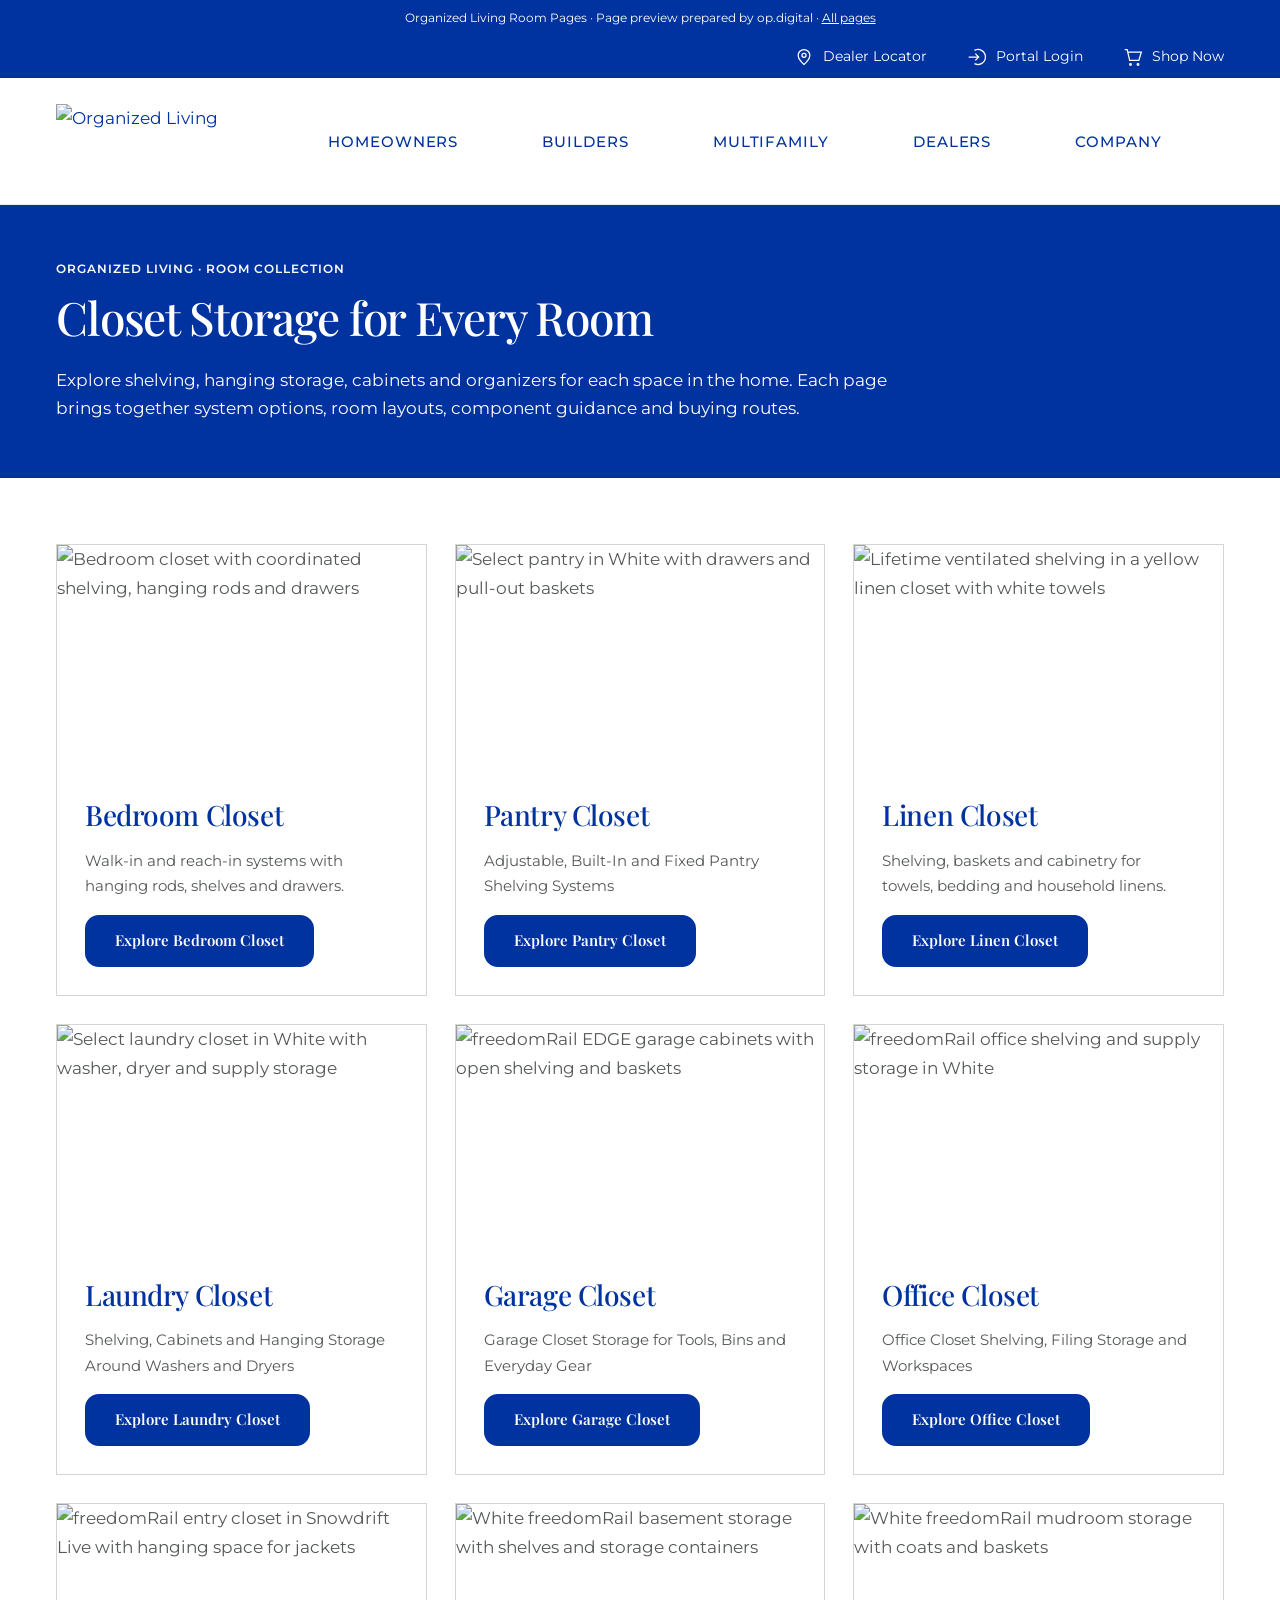
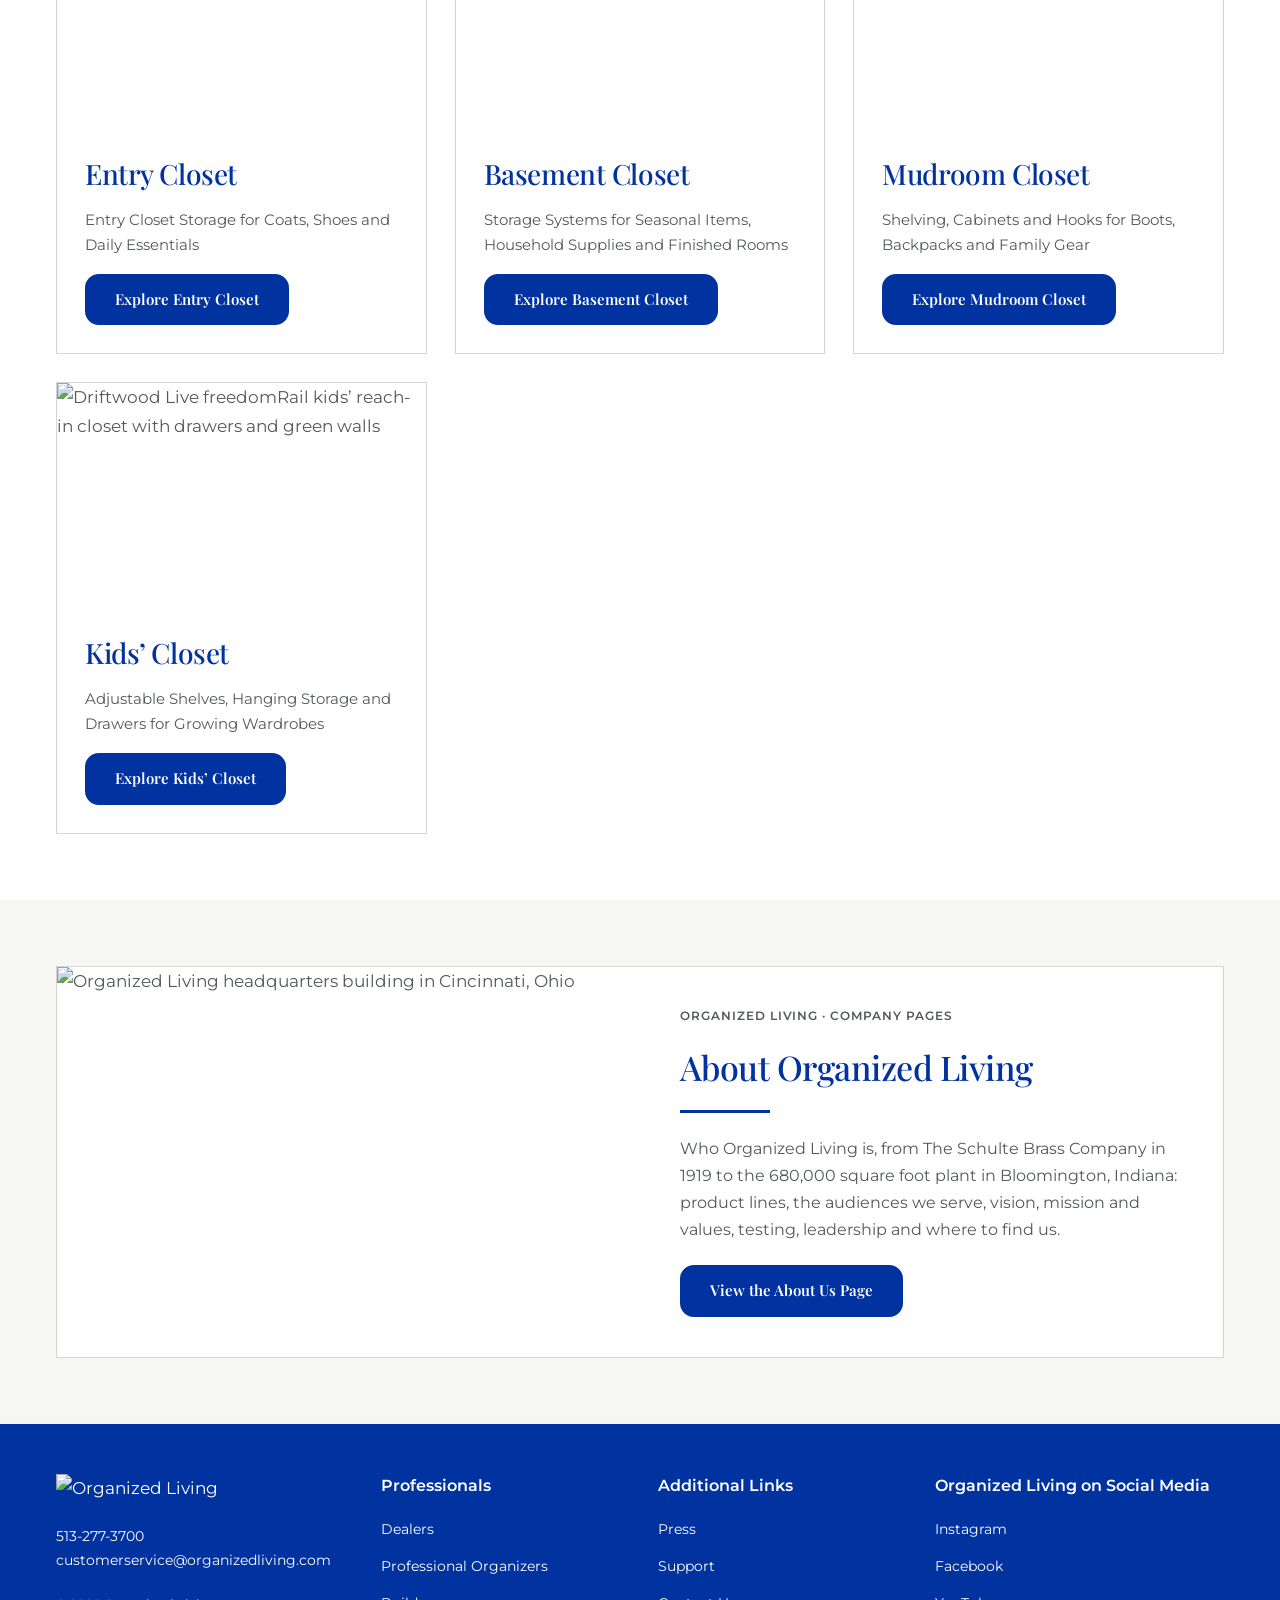
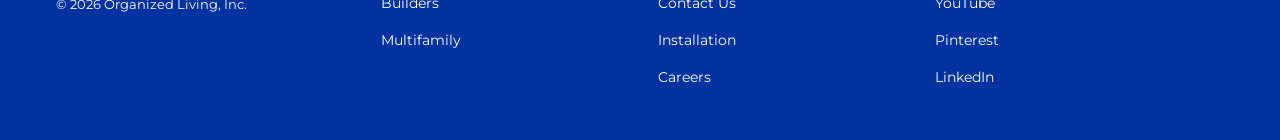
==== commit e971d3f7: "Add About Us page at /company/about-us Rebuilds the organizedliving.com About Us page in the room-pa" ====
--- a/index.html
+++ b/index.html
@@ -1,4 +1,4 @@
-<!doctype html><html lang="en"><head><meta charset="utf-8"><meta name="viewport" content="width=device-width,initial-scale=1"><title>Closet Storage by Room | Organized Living</title><meta name="description" content="Explore Organized Living closet systems for bedrooms, pantries, laundry rooms, garages, offices, entries, basements, mudrooms and kids’ rooms."><meta name="robots" content="noindex, nofollow, noarchive"><link rel="canonical" href="https://organizedliving.com/"><link rel="icon" type="image/svg+xml" href="https://organizedliving.com/images/default-source/default-album/ol-logo-color19a1f3ca837a68319a33ff0000078d61-3-.svg?sfvrsn=3955c80b_3"><link rel="preconnect" href="https://fonts.googleapis.com"><link rel="preconnect" href="https://fonts.gstatic.com" crossorigin><link href="https://fonts.googleapis.com/css2?family=Playfair+Display:wght@400;500;600;700&amp;family=Montserrat:wght@400;500;600;700&amp;display=swap" rel="stylesheet"><link rel="stylesheet" href="/closet-pages.css"><script src="/bedroom-closet.js" defer></script></head><body class="catalog-page"><a class="skip-link" href="#main-content">Skip to content</a><div class="review-bar">Organized Living Room Pages · Page preview prepared by op.digital · <a class="" href="/">All room pages</a></div><div class="utility"><div class="inner">
+<!doctype html><html lang="en"><head><meta charset="utf-8"><meta name="viewport" content="width=device-width,initial-scale=1"><title>Closet Storage by Room | Organized Living</title><meta name="description" content="Explore Organized Living closet systems for bedrooms, pantries, laundry rooms, garages, offices, entries, basements, mudrooms and kids’ rooms."><meta name="robots" content="noindex, nofollow, noarchive"><link rel="canonical" href="https://organizedliving.com/"><link rel="icon" type="image/svg+xml" href="https://organizedliving.com/images/default-source/default-album/ol-logo-color19a1f3ca837a68319a33ff0000078d61-3-.svg?sfvrsn=3955c80b_3"><link rel="preconnect" href="https://fonts.googleapis.com"><link rel="preconnect" href="https://fonts.gstatic.com" crossorigin><link href="https://fonts.googleapis.com/css2?family=Playfair+Display:wght@400;500;600;700&amp;family=Montserrat:wght@400;500;600;700&amp;display=swap" rel="stylesheet"><link rel="stylesheet" href="/closet-pages.css"><script src="/bedroom-closet.js" defer></script></head><body class="catalog-page"><a class="skip-link" href="#main-content">Skip to content</a><div class="review-bar">Organized Living Room Pages · Page preview prepared by op.digital · <a class="" href="/">All pages</a></div><div class="utility"><div class="inner">
 <a href="https://organizedliving.com/dealer-locator"><svg aria-hidden="true" viewbox="0 0 24 24"><path d="M19 10c0 5-7 11-7 11S5 15 5 10a7 7 0 1 1 14 0Z"></path><circle cx="12" cy="10" r="2.5"></circle></svg>Dealer Locator</a>
 <a href="https://ol.bid360app.com/"><svg aria-hidden="true" viewbox="0 0 24 24"><path d="M9 4a9 9 0 1 1 0 16M2 12h12m-4-4 4 4-4 4"></path></svg>Portal Login</a>
 <a href="https://shop.organizedliving.com/"><svg aria-hidden="true" viewbox="0 0 24 24"><path d="M2 3h3l3 13h11l3-10H6"></path><circle cx="9" cy="21" r="1"></circle><circle cx="18" cy="21" r="1"></circle></svg>Shop Now</a>
@@ -10,9 +10,9 @@
 <a class="" href="https://organizedliving.com/multifamily">Multifamily</a>
 <a class="" href="https://organizedliving.com/dealers">Dealers</a>
 <a class="" href="https://organizedliving.com/company">Company</a>
-</nav></div></header><main id="main-content"><section class="catalog-hero"><div class="wrap"><div class="eyebrow">Organized Living · Room collection</div><h1>Closet Storage for Every Room</h1><p>Explore shelving, hanging storage, cabinets and organizers for each space in the home. Each page brings together system options, room layouts, component guidance and buying routes.</p></div></section><section><div class="wrap"><div class="catalog-grid"><article class="catalog-card"><img src="https://organizedliving.com/images/default-source/homeowners/rooms/bedroom-header.jpg?sfvrsn=2664da50_0" alt="Bedroom closet with coordinated shelving, hanging rods and drawers" class="" loading="lazy" decoding="async"><div class="card-body"><h2>Bedroom Closet</h2><p>Walk-in and reach-in systems with hanging rods, shelves and drawers.</p><a class="btn" href="/bedroom-closet">Explore Bedroom Closet</a></div></article><article class="catalog-card"><img src="https://organizedliving.com/images/default-source/products/select/select-gallery/select-white-pantry-16-.jpg?sfvrsn=350bdc95_8" alt="Select pantry in White with drawers and pull-out baskets" class="" loading="lazy" decoding="async"><div class="card-body"><h2>Pantry Closet</h2><p>Adjustable, Built-In and Fixed Pantry Shelving Systems</p><a class="btn" href="/pantry-closet">Explore Pantry Closet</a></div></article><article class="catalog-card"><img src="https://organizedliving.com/images/default-source/products/wire/lifetime-gallery/linenprop.jpg?sfvrsn=e59f81b7_9" alt="Lifetime ventilated shelving in a yellow linen closet with white towels" class="" loading="lazy" decoding="async"><div class="card-body"><h2>Linen Closet</h2><p>Shelving, baskets and cabinetry for towels, bedding and household linens.</p><a class="btn" href="/linen-closet">Explore Linen Closet</a></div></article><article class="catalog-card"><img src="https://organizedliving.com/images/default-source/homeowners/rooms/laundry/laundry-gallery/dsc_3959.jpg?sfvrsn=12120295_2" alt="Select laundry closet in White with washer, dryer and supply storage" class="" loading="lazy" decoding="async"><div class="card-body"><h2>Laundry Closet</h2><p>Shelving, Cabinets and Hanging Storage Around Washers and Dryers</p><a class="btn" href="/laundry-closet">Explore Laundry Closet</a></div></article><article class="catalog-card"><img src="https://organizedliving.com/images/default-source/products/freedomrail/freedomrail-edge/fr---edge---final-review-versions-06.jpg?sfvrsn=bd73d489_1&amp;MaxWidth=1920&amp;MaxHeight=1080&amp;ScaleUp=false&amp;Quality=High&amp;Method=ResizeFitToAreaArguments&amp;Signature=BB860E5033A29ED67F5CC3450F372BC52A050722" alt="freedomRail EDGE garage cabinets with open shelving and baskets" class="" loading="lazy" decoding="async"><div class="card-body"><h2>Garage Closet</h2><p>Garage Closet Storage for Tools, Bins and Everyday Gear</p><a class="btn" href="/garage-closet">Explore Garage Closet</a></div></article><article class="catalog-card"><img src="https://organizedliving.com/images/default-source/products/freedomrail/freedomrail-gallery/freedomrail-image-gallery17.jpg?sfvrsn=a62c0bb0_5" alt="freedomRail office shelving and supply storage in White" class="" loading="lazy" decoding="async"><div class="card-body"><h2>Office Closet</h2><p>Office Closet Shelving, Filing Storage and Workspaces</p><a class="btn" href="/office-closet">Explore Office Closet</a></div></article><article class="catalog-card"><img src="https://organizedliving.com/images/default-source/homeowners/rooms/entry/entry-gallery/_dsc1172.jpg?sfvrsn=81b30832_3" alt="freedomRail entry closet in Snowdrift Live with hanging space for jackets" class="" loading="lazy" decoding="async"><div class="card-body"><h2>Entry Closet</h2><p>Entry Closet Storage for Coats, Shoes and Daily Essentials</p><a class="btn" href="/entry-closet">Explore Entry Closet</a></div></article><article class="catalog-card"><img src="https://organizedliving.com/images/default-source/products/freedomrail/freedomrail-gallery/freedomrail-image-gallery4.jpg?sfvrsn=e35321ac_5" alt="White freedomRail basement storage with shelves and storage containers" class="" loading="lazy" decoding="async"><div class="card-body"><h2>Basement Closet</h2><p>Storage Systems for Seasonal Items, Household Supplies and Finished Rooms</p><a class="btn" href="/basement-closet">Explore Basement Closet</a></div></article><article class="catalog-card"><img src="https://organizedliving.com/images/default-source/homeowners/rooms/entry/entry-gallery/freedomrail-white-mudroom.jpg?sfvrsn=773ad2e5_3" alt="White freedomRail mudroom storage with coats and baskets" class="" loading="lazy" decoding="async"><div class="card-body"><h2>Mudroom Closet</h2><p>Shelving, Cabinets and Hooks for Boots, Backpacks and Family Gear</p><a class="btn" href="/mudroom-closet">Explore Mudroom Closet</a></div></article><article class="catalog-card"><img src="https://organizedliving.com/images/default-source/homeowners/rooms/kids/kids-gallery/_dsc5612.jpg?sfvrsn=1ea9c62c_2" alt="Driftwood Live freedomRail kids’ reach-in closet with drawers and green walls" class="" loading="lazy" decoding="async"><div class="card-body"><h2>Kids’ Closet</h2><p>Adjustable Shelves, Hanging Storage and Drawers for Growing Wardrobes</p><a class="btn" href="/kids-closet">Explore Kids’ Closet</a></div></article></div></div></section><section data-od-id="support-resources" id="support-resources"><div class="wrap"><div class="section-head"><h2>Support and Project Resources</h2><div aria-hidden="true" class="rule"></div></div><div class="grid-3"><article class="shop-card"><h3>Frequently Asked Questions</h3><p>Answers on systems, ordering, installation and project planning.</p><a class="text-link" href="/faq">Browse FAQs →</a></article><article class="shop-card"><h3>Testimonials</h3><p>Reviews and stories from builders, designers and purchasing teams.</p><a class="text-link" href="/testimonials">Read Testimonials →</a></article><article class="shop-card"><h3>Project Gallery</h3><p>Multifamily project records and the storage systems specified.</p><a class="text-link" href="/gallery">Explore Projects →</a></article></div></div></section></main><footer class="site-footer"><div class="footer-grid"><div><img alt="Organized Living" class="footer-logo" decoding="async" loading="lazy" src="https://organizedliving.com/images/default-source/default-album/ol-logo-stacked_white9775a561-d239-4ce1-a119-38510a28db54.svg?sfvrsn=f1f6a31b_3"/><p><a class="" href="tel:+15132773700">513-277-3700</a><br/><a class="" href="mailto:customerservice@organizedliving.com">customerservice@organizedliving.com</a></p><p class="copyright">© 2026 Organized Living, Inc.</p></div>
+</nav></div></header><main id="main-content"><section class="catalog-hero"><div class="wrap"><div class="eyebrow">Organized Living · Room collection</div><h1>Closet Storage for Every Room</h1><p>Explore shelving, hanging storage, cabinets and organizers for each space in the home. Each page brings together system options, room layouts, component guidance and buying routes.</p></div></section><section><div class="wrap"><div class="catalog-grid"><article class="catalog-card"><img src="https://organizedliving.com/images/default-source/homeowners/rooms/bedroom-header.jpg?sfvrsn=2664da50_0" alt="Bedroom closet with coordinated shelving, hanging rods and drawers" class="" loading="lazy" decoding="async"><div class="card-body"><h2>Bedroom Closet</h2><p>Walk-in and reach-in systems with hanging rods, shelves and drawers.</p><a class="btn" href="/bedroom-closet">Explore Bedroom Closet</a></div></article><article class="catalog-card"><img src="https://organizedliving.com/images/default-source/products/select/select-gallery/select-white-pantry-16-.jpg?sfvrsn=350bdc95_8" alt="Select pantry in White with drawers and pull-out baskets" class="" loading="lazy" decoding="async"><div class="card-body"><h2>Pantry Closet</h2><p>Adjustable, Built-In and Fixed Pantry Shelving Systems</p><a class="btn" href="/pantry-closet">Explore Pantry Closet</a></div></article><article class="catalog-card"><img src="https://organizedliving.com/images/default-source/products/wire/lifetime-gallery/linenprop.jpg?sfvrsn=e59f81b7_9" alt="Lifetime ventilated shelving in a yellow linen closet with white towels" class="" loading="lazy" decoding="async"><div class="card-body"><h2>Linen Closet</h2><p>Shelving, baskets and cabinetry for towels, bedding and household linens.</p><a class="btn" href="/linen-closet">Explore Linen Closet</a></div></article><article class="catalog-card"><img src="https://organizedliving.com/images/default-source/homeowners/rooms/laundry/laundry-gallery/dsc_3959.jpg?sfvrsn=12120295_2" alt="Select laundry closet in White with washer, dryer and supply storage" class="" loading="lazy" decoding="async"><div class="card-body"><h2>Laundry Closet</h2><p>Shelving, Cabinets and Hanging Storage Around Washers and Dryers</p><a class="btn" href="/laundry-closet">Explore Laundry Closet</a></div></article><article class="catalog-card"><img src="https://organizedliving.com/images/default-source/products/freedomrail/freedomrail-edge/fr---edge---final-review-versions-06.jpg?sfvrsn=bd73d489_1&amp;MaxWidth=1920&amp;MaxHeight=1080&amp;ScaleUp=false&amp;Quality=High&amp;Method=ResizeFitToAreaArguments&amp;Signature=BB860E5033A29ED67F5CC3450F372BC52A050722" alt="freedomRail EDGE garage cabinets with open shelving and baskets" class="" loading="lazy" decoding="async"><div class="card-body"><h2>Garage Closet</h2><p>Garage Closet Storage for Tools, Bins and Everyday Gear</p><a class="btn" href="/garage-closet">Explore Garage Closet</a></div></article><article class="catalog-card"><img src="https://organizedliving.com/images/default-source/products/freedomrail/freedomrail-gallery/freedomrail-image-gallery17.jpg?sfvrsn=a62c0bb0_5" alt="freedomRail office shelving and supply storage in White" class="" loading="lazy" decoding="async"><div class="card-body"><h2>Office Closet</h2><p>Office Closet Shelving, Filing Storage and Workspaces</p><a class="btn" href="/office-closet">Explore Office Closet</a></div></article><article class="catalog-card"><img src="https://organizedliving.com/images/default-source/homeowners/rooms/entry/entry-gallery/_dsc1172.jpg?sfvrsn=81b30832_3" alt="freedomRail entry closet in Snowdrift Live with hanging space for jackets" class="" loading="lazy" decoding="async"><div class="card-body"><h2>Entry Closet</h2><p>Entry Closet Storage for Coats, Shoes and Daily Essentials</p><a class="btn" href="/entry-closet">Explore Entry Closet</a></div></article><article class="catalog-card"><img src="https://organizedliving.com/images/default-source/products/freedomrail/freedomrail-gallery/freedomrail-image-gallery4.jpg?sfvrsn=e35321ac_5" alt="White freedomRail basement storage with shelves and storage containers" class="" loading="lazy" decoding="async"><div class="card-body"><h2>Basement Closet</h2><p>Storage Systems for Seasonal Items, Household Supplies and Finished Rooms</p><a class="btn" href="/basement-closet">Explore Basement Closet</a></div></article><article class="catalog-card"><img src="https://organizedliving.com/images/default-source/homeowners/rooms/entry/entry-gallery/freedomrail-white-mudroom.jpg?sfvrsn=773ad2e5_3" alt="White freedomRail mudroom storage with coats and baskets" class="" loading="lazy" decoding="async"><div class="card-body"><h2>Mudroom Closet</h2><p>Shelving, Cabinets and Hooks for Boots, Backpacks and Family Gear</p><a class="btn" href="/mudroom-closet">Explore Mudroom Closet</a></div></article><article class="catalog-card"><img src="https://organizedliving.com/images/default-source/homeowners/rooms/kids/kids-gallery/_dsc5612.jpg?sfvrsn=1ea9c62c_2" alt="Driftwood Live freedomRail kids’ reach-in closet with drawers and green walls" class="" loading="lazy" decoding="async"><div class="card-body"><h2>Kids’ Closet</h2><p>Adjustable Shelves, Hanging Storage and Drawers for Growing Wardrobes</p><a class="btn" href="/kids-closet">Explore Kids’ Closet</a></div></article></div></div></section><section class="band" id="company-pages"><div class="wrap"><div class="split"><img src="https://organizedliving.com/images/default-source/history/today-cincinnati.png" alt="Organized Living headquarters building in Cincinnati, Ohio" loading="lazy" decoding="async"><div class="split-copy"><div class="eyebrow">Organized Living · Company pages</div><h2>About Organized Living</h2><div class="rule" aria-hidden="true"></div><p>Who Organized Living is, from The Schulte Brass Company in 1919 to the 680,000 square foot plant in Bloomington, Indiana: product lines, the audiences we serve, vision, mission and values, testing, leadership and where to find us.</p><div class="actions"><a class="btn" href="/company/about-us">View the About Us Page</a></div></div></div></div></section></main><footer class="site-footer"><div class="footer-grid"><div><img alt="Organized Living" class="footer-logo" decoding="async" loading="lazy" src="https://organizedliving.com/images/default-source/default-album/ol-logo-stacked_white9775a561-d239-4ce1-a119-38510a28db54.svg?sfvrsn=f1f6a31b_3"/><p><a class="" href="tel:+15132773700">513-277-3700</a><br/><a class="" href="mailto:customerservice@organizedliving.com">customerservice@organizedliving.com</a></p><p class="copyright">© 2026 Organized Living, Inc.</p></div>
 <div><h2>Professionals</h2><ul><li><a class="" href="https://organizedliving.com/dealers">Dealers</a></li><li><a class="" href="https://organizedliving.com/professional-organizers">Professional Organizers</a></li><li><a class="" href="https://organizedliving.com/builders">Builders</a></li><li><a class="" href="https://organizedliving.com/multifamily">Multifamily</a></li></ul></div>
-<div><h2>Additional Links</h2><ul><li><a class="" href="https://organizedliving.com/press">Press</a></li><li><a class="" href="https://organizedliving.com/support">Support</a></li><li><a class="" href="https://organizedliving.com/contact-us">Contact Us</a></li><li><a class="" href="https://organizedliving.com/installation">Installation</a></li><li><a class="" href="https://organizedliving.com/company/careers">Careers</a></li><li><a class="" href="/faq">FAQs</a></li><li><a class="" href="/testimonials">Testimonials</a></li><li><a class="" href="/gallery">Project Gallery</a></li></ul></div>
+<div><h2>Additional Links</h2><ul><li><a class="" href="https://organizedliving.com/press">Press</a></li><li><a class="" href="https://organizedliving.com/support">Support</a></li><li><a class="" href="https://organizedliving.com/contact-us">Contact Us</a></li><li><a class="" href="https://organizedliving.com/installation">Installation</a></li><li><a class="" href="https://organizedliving.com/company/careers">Careers</a></li></ul></div>
 <div><h2>Organized Living on Social Media</h2><ul>
 <li><a class="" href="https://instagram.com/_organized_living">Instagram</a></li>
 <li><a class="" href="https://facebook.com/organizedliving">Facebook</a></li>
